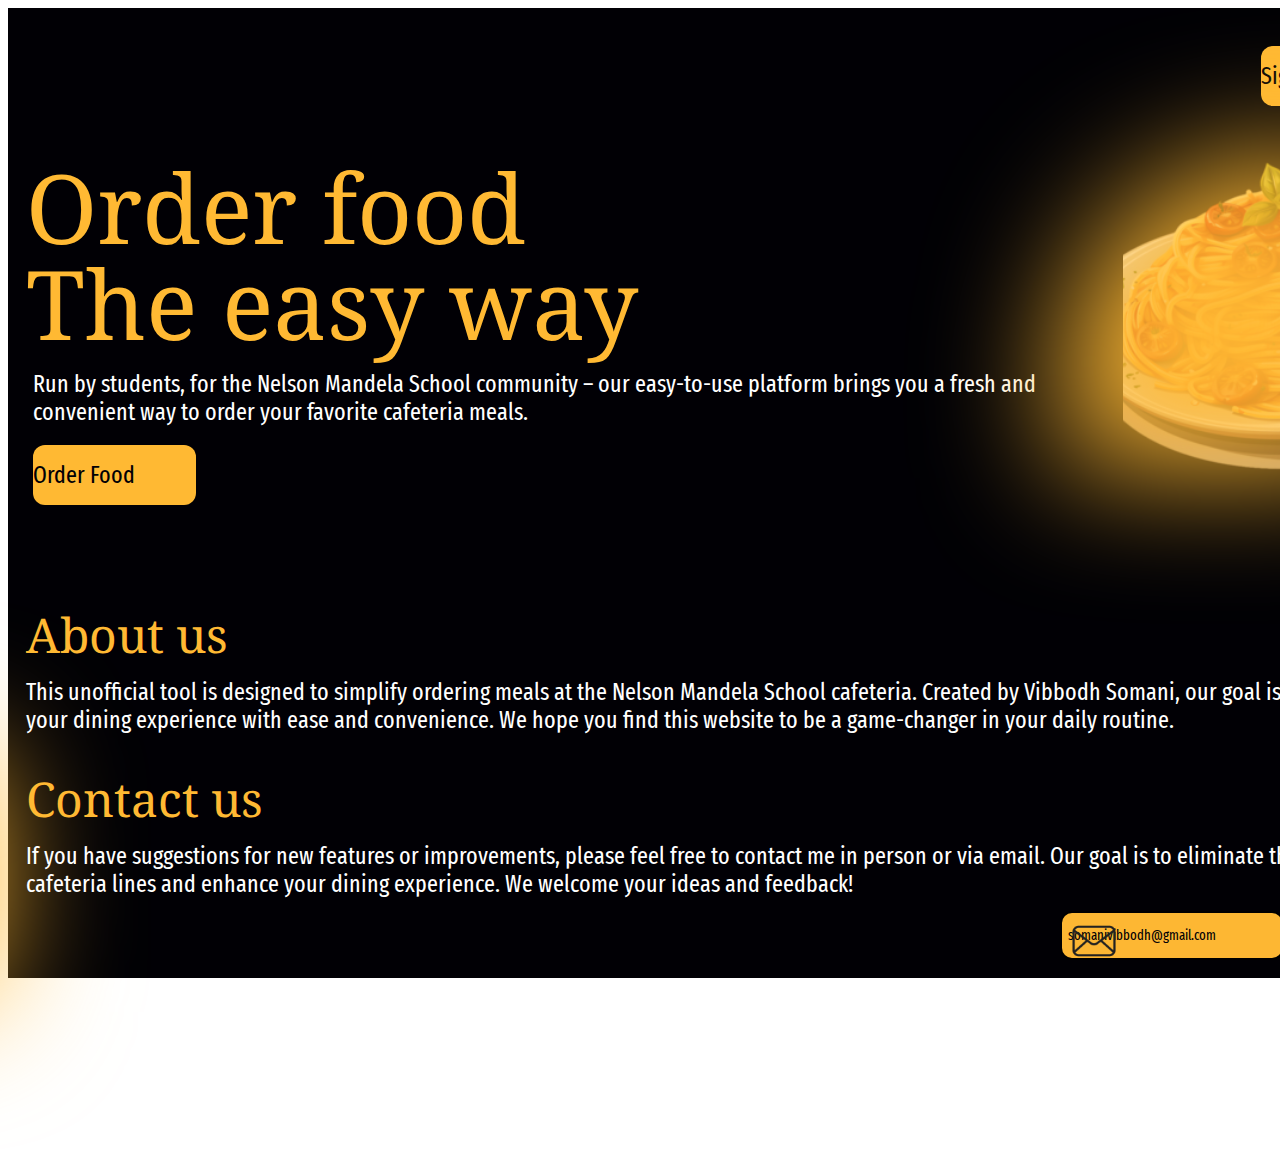
==== pages/index.html @ f34e526d "Change file names for clarity" ====
<!doctype html>
<html lang="en">
  <head>
    <meta charset="UTF-8" />
    <meta http-equiv="X-UA-Compatible" content="IE=Edge">
    <meta name="viewport" content="width=device-width, initial-scale=1">
    <title>NMS School Cafeteria</title>
    <link rel="preconnect" href="https://fonts.googleapis.com">
    <link rel="preconnect" href="https://fonts.gstatic.com" crossorigin>
    <link href="https://fonts.googleapis.com/css2?family=Fira+Sans+Extra+Condensed:wght@400&display=swap" rel="stylesheet">
    <link rel="preconnect" href="https://fonts.googleapis.com">
    <link rel="preconnect" href="https://fonts.gstatic.com" crossorigin>
    <link href="https://fonts.googleapis.com/css2?family=Noto+Serif:wght@400&display=swap" rel="stylesheet">
    <link rel="preconnect" href="https://fonts.googleapis.com">
    <link rel="preconnect" href="https://fonts.gstatic.com" crossorigin>
    <link href="https://fonts.googleapis.com/css2?family=Big+Shoulders+Stencil+Text:wght@400&display=swap" rel="stylesheet">
    <link rel="stylesheet" href="desktop_7.css" />
  </head>
  <body>
    <div class="desktop-7">
      <img class="ellipse-11" src="../assets/vectors/ellipse_11_x2.svg" />
      <div class="container">
        <div class="container-2">
          <p class="logo">
          <span class="logo-sub-51"></span><span class="logo-sub-52"></span><span class="logo-sub-0"></span><span class="logo-sub-51"></span><span></span>
          </p>
          <div class="sign-in-button">
            <span class="sign-in">
            Sign in
            </span>
          </div>
        </div>
        <div class="hero">
          <div class="container-3">
            <div class="order-food-the-easy-way">
            Order food<br />
            The easy way
            </div>
            <div class="run-by-students-for-the-nelson-mandela-school-community-our-easy-to-use-platform-brings-you-afresh-and-convenient-way-to-order-your-favorite-cafeteria-meals">
            Run by students, for the Nelson Mandela School community – our easy-to-use platform brings you a fresh and convenient way to order your favorite cafeteria meals.
            </div>
            <div class="order-button">
              <span class="order-food">
              Order Food 
              </span>
            </div>
          </div>
          <div class="image-3">
          </div>
        </div>
        <div class="group-2">
          <div class="about-us">
          About us
          </div>
          <div class="[base64]">
          This unofficial tool is designed to simplify ordering meals at the Nelson Mandela School cafeteria. Created by Vibbodh Somani, our goal is to enhance your dining experience with ease and convenience. We hope you find this website to be a game-changer in your daily routine.
          </div>
          <div class="contact-us">
          Contact us
          </div>
          <div class="[base64]">
          If you have suggestions for new features or improvements, please feel free to contact me in person or via email. Our goal is to eliminate the long cafeteria lines and enhance your dining experience. We welcome your ideas and feedback!
          </div>
          <div class="container-4">
            <div class="email-button">
              <div class="container-1">
                <span class="somanivibbodhgmail-com">
                somanivibbodh@gmail.com
                </span>
              </div>
              <div class="image-1">
              </div>
            </div>
            <div class="github-button">
              <div class="github">
                <img class="icon" src="../assets/vectors/icon_2_x2.svg" />
              </div>
              <div class="iambodha">
              iambodha
              </div>
            </div>
          </div>
        </div>
      </div>
      <img class="ellipse-1" src="../assets/vectors/ellipse_13_x2.svg" />
    </div>
  </body>
</html>
---- pages/desktop_7.css ----
.desktop-7 .ellipse-11 {
  filter: blur(63.2px);
  position: absolute;
  left: -274px;
  top: 738px;
  width: 430px;
  height: 421px;
}
.desktop-7 .logo {
  margin: 0 42.5px 4.5px 0;
  width: 208px;
  overflow-wrap: break-word;
  font-family: 'Big Shoulders Stencil Text';
  font-weight: 400;
  font-size: 40px;
  line-height: 1;
  color: #FFB933;
}
.logo-sub51 {
  font-family: 'Big Shoulders Stencil Text';
  font-weight: 400;
  font-size: 64px;
  line-height: 1.333;
}
.logo-sub52 {
  font-family: 'Big Shoulders Stencil Text';
  font-weight: 400;
  font-size: 38px;
  line-height: 1.333;
}
.logo {
  font-family: 'Big Shoulders Stencil Text';
  font-weight: 400;
  font-size: 38px;
  line-height: 1.333;
}
.desktop-7 .sign-in {
  overflow-wrap: break-word;
  font-family: 'Fira Sans Extra Condensed';
  font-weight: 400;
  font-size: 24px;
  line-height: 1;
  color: #010005;
}
.desktop-7 .sign-in-button {
  border-radius: 12px;
  background: #FFB933;
  position: relative;
  margin-top: 29.5px;
  display: flex;
  padding: 18px 1.3px 18px 0;
  width: 150px;
  height: fit-content;
  box-sizing: border-box;
}
.desktop-7 .container-2 {
  margin-right: 18px;
  display: flex;
  flex-direction: row;
  justify-content: space-between;
  width: 1385px;
  box-sizing: border-box;
}
.desktop-7 .order-food-the-easy-way {
  margin-bottom: 19px;
  display: inline-block;
  overflow-wrap: break-word;
  font-family: 'Noto Serif';
  font-weight: 400;
  font-size: 96px;
  line-height: 1;
  color: #FFB933;
}
.desktop-7 .run-by-students-for-the-nelson-mandela-school-community-our-easy-to-use-platform-brings-you-afresh-and-convenient-way-to-order-your-favorite-cafeteria-meals {
  margin: 0 15.8px 19px 7px;
  display: inline-block;
  overflow-wrap: break-word;
  font-family: 'Fira Sans Extra Condensed';
  font-weight: 400;
  font-size: 24px;
  color: #FFFFFF;
}
.desktop-7 .order-food {
  overflow-wrap: break-word;
  font-family: 'Fira Sans Extra Condensed';
  font-weight: 400;
  font-size: 24px;
  line-height: 1;
  color: #010005;
  text-align: center; /* Optional: Center text within the element */
  max-width: 100%; /* Optional: Ensure it doesn't exceed its container's width */
}
.desktop-7 .order-button {
  border-radius: 12px;
  background: #FFB933;
  position: relative;
  margin: 0 7px;
  display: flex;
  align-self: flex-start;
  padding: 18px 0.7px 18px 0;
  width: 163px;
  box-sizing: border-box;
}
.desktop-7 .container-3 {
  margin: 53px 17.8px 0 0;
  display: flex;
  flex-direction: column;
  box-sizing: border-box;
}
.desktop-7 .image-3 {
  background: url('../assets/images/image_3.png') 50% / cover no-repeat;
  width: 430px;
  height: 430px;
}
.desktop-7 .hero {
  margin: 0 2px 75px 0;
  display: flex;
  flex-direction: row;
  align-self: center;
  width: fit-content;
  box-sizing: border-box;
}
.desktop-7 .about-us {
  margin-bottom: 19px;
  display: inline-block;
  align-self: flex-start;
  overflow-wrap: break-word;
  font-family: 'Noto Serif';
  font-weight: 400;
  font-size: 48px;
  line-height: 1;
  color: #FFB933;
}
.desktop-7 .[base64] {
  margin-bottom: 41px;
  display: inline-block;
  align-self: flex-start;
  overflow-wrap: break-word;
  font-family: 'Fira Sans Extra Condensed';
  font-weight: 400;
  font-size: 24px;
  color: #FFFFFF;
}
.desktop-7 .contact-us {
  margin-bottom: 19px;
  display: inline-block;
  align-self: flex-start;
  overflow-wrap: break-word;
  font-family: 'Noto Serif';
  font-weight: 400;
  font-size: 48px;
  line-height: 1;
  color: #FFB933;
}
.desktop-7 .[base64] {
  margin-bottom: 12px;
  display: inline-block;
  align-self: flex-start;
  overflow-wrap: break-word;
  font-family: 'Fira Sans Extra Condensed';
  font-weight: 400;
  font-size: 24px;
  color: #FFFFFF;
}
.desktop-7 .somanivibbodhgmail-com {
  overflow-wrap: break-word;
  font-family: 'Fira Sans Extra Condensed';
  font-weight: 400;
  font-size: 14px;
  line-height: 1;
  color: #010005;
}
.desktop-7 .container-1 {
  border-radius: 12px;
  border: 2px solid #000000;
  background: #FDB733;
  position: relative;
  display: flex;
  padding: 16px 5.9px 15px 5.9px;
  box-sizing: border-box;
}
.desktop-7 .image-1 {
  background: url('../assets/images/image_1.png') 50% / cover no-repeat;
  position: absolute;
  left: 11px;
  bottom: 0px;
  width: 46px;
  height: 46px;
}
.desktop-7 .email-button {
  position: relative;
  margin-right: 10px;
  padding-top: 1px;
  width: 224px;
  box-sizing: border-box;
}
.desktop-7 .icon {
  width: 31.7px;
  height: 30.7px;
}
.desktop-7 .github {
  margin-right: 14.1px;
  display: flex;
  width: 39px;
  height: 35px;
  box-sizing: border-box;
}
.desktop-7 .iambodha {
  margin: 9.6px 0 7.1px 0;
  display: inline-block;
  overflow-wrap: break-word;
  font-family: 'Fira Sans Extra Condensed';
  font-weight: 400;
  font-size: 14px;
  line-height: 1;
  color: #010005;
}
.desktop-7 .github-button {
  border-radius: 12px;
  border: 2px solid #000000;
  background: #FDB733;
  position: relative;
  margin-bottom: 1px;
  display: flex;
  flex-direction: row;
  padding: 7.4px 16px 6.9px 9.3px;
  box-sizing: border-box;
}
.desktop-7 .container-4 {
  display: flex;
  flex-direction: row;
  align-self: flex-end;
  width: fit-content;
  box-sizing: border-box;
}
.desktop-7 .group-2 {
  display: flex;
  flex-direction: column;
  width: fit-content;
  box-sizing: border-box;
}
.desktop-7 .container {
  position: relative;
  display: flex;
  flex-direction: column;
  align-items: flex-end;
  box-sizing: border-box;
}
.desktop-7 .ellipse-1 {
  filter: blur(63.2px);
  position: absolute;
  top: 144px;
  right: -321px;
  width: 553px;
  height: 541px;
}
.desktop-7 {
  background: #010005;
  display: flex;
  padding: 8.5px 19px 14px 18px;
  width: 1440px;
  box-sizing: border-box;
}
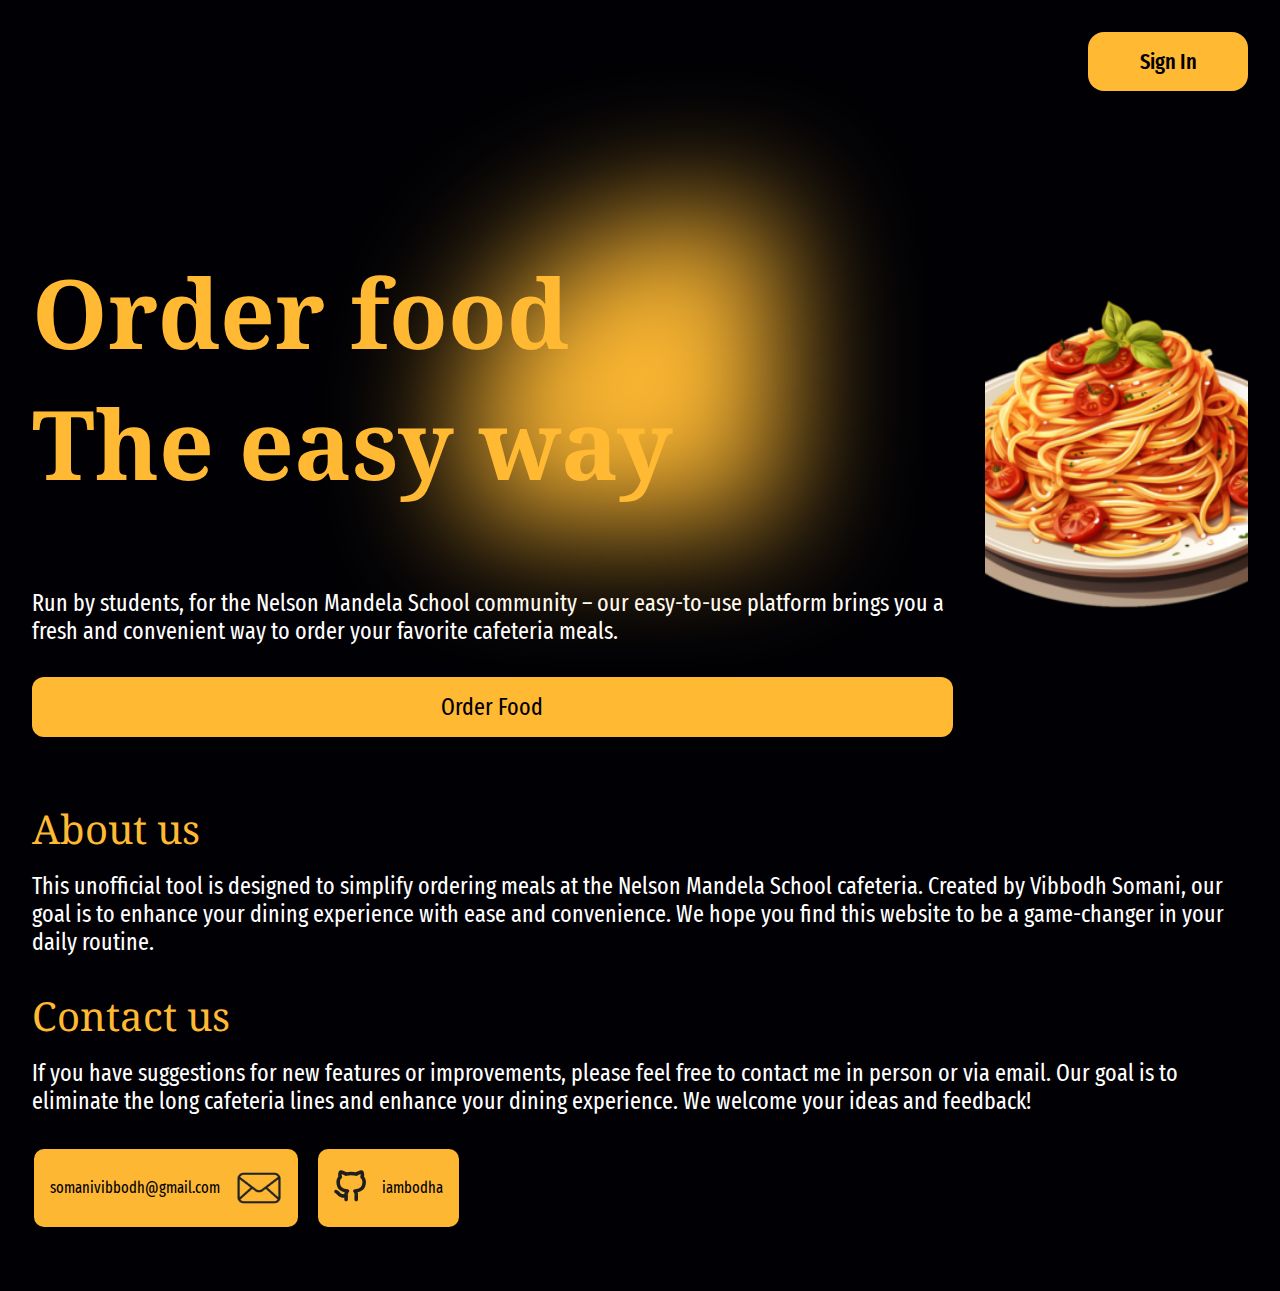
==== commit c80e4175: "Made lots of key changes" ====
--- a/pages/index.html
+++ b/pages/index.html
@@ -8,81 +8,61 @@
     <link rel="preconnect" href="https://fonts.googleapis.com">
     <link rel="preconnect" href="https://fonts.gstatic.com" crossorigin>
     <link href="https://fonts.googleapis.com/css2?family=Fira+Sans+Extra+Condensed:wght@400&display=swap" rel="stylesheet">
-    <link rel="preconnect" href="https://fonts.googleapis.com">
-    <link rel="preconnect" href="https://fonts.gstatic.com" crossorigin>
     <link href="https://fonts.googleapis.com/css2?family=Noto+Serif:wght@400&display=swap" rel="stylesheet">
-    <link rel="preconnect" href="https://fonts.googleapis.com">
-    <link rel="preconnect" href="https://fonts.gstatic.com" crossorigin>
     <link href="https://fonts.googleapis.com/css2?family=Big+Shoulders+Stencil+Text:wght@400&display=swap" rel="stylesheet">
-    <link rel="stylesheet" href="desktop_7.css" />
+    <link rel="stylesheet" href="style.css" />
   </head>
   <body>
-    <div class="desktop-7">
-      <img class="ellipse-11" src="../assets/vectors/ellipse_11_x2.svg" />
-      <div class="container">
-        <div class="container-2">
-          <p class="logo">
-          <span class="logo-sub-51"></span><span class="logo-sub-52"></span><span class="logo-sub-0"></span><span class="logo-sub-51"></span><span></span>
-          </p>
-          <div class="sign-in-button">
-            <span class="sign-in">
-            Sign in
-            </span>
+    <div class="main-container">
+      <div class="navbar">
+        <div class="title-holder">
+          <span class="title-holder-text">NMS Cafeteria</span>
+        </div>
+        <a href="#" class="sign-in-link">
+          <div class="sign-in">
+            <span class="sign-in-text">Sign In</span>
+          </div>
+        </a>
+      </div>
+      <div class="hero-section">
+        <div class="hero-content">
+          <div class="hero-title">
+            <h1>Order food<br />The easy way</h1>
+          </div>
+          <div class="hero-description">
+            Run by students, for the Nelson Mandela School community – our easy-to-use platform brings you a fresh and convenient way to order your favorite cafeteria meals.
+          </div>
+          <div class="order-button">
+            <span class="order-button-text">Order Food</span>
           </div>
         </div>
-        <div class="hero">
-          <div class="container-3">
-            <div class="order-food-the-easy-way">
-            Order food<br />
-            The easy way
+        <div class="hero-image"></div>
+      </div>
+      <div class="about-section">
+        <div class="about-title">About us</div>
+        <div class="about-description">
+          This unofficial tool is designed to simplify ordering meals at the Nelson Mandela School cafeteria. Created by Vibbodh Somani, our goal is to enhance your dining experience with ease and convenience. We hope you find this website to be a game-changer in your daily routine.
+        </div>
+        <div class="contact-title">Contact us</div>
+        <div class="contact-description">
+          If you have suggestions for new features or improvements, please feel free to contact me in person or via email. Our goal is to eliminate the long cafeteria lines and enhance your dining experience. We welcome your ideas and feedback!
+        </div>
+        <div class="contact-buttons">
+          <div class="email-button">
+            <div class="email-container">
+              <span class="email-text">somanivibbodh@gmail.com</span>
             </div>
-            <div class="run-by-students-for-the-nelson-mandela-school-community-our-easy-to-use-platform-brings-you-afresh-and-convenient-way-to-order-your-favorite-cafeteria-meals">
-            Run by students, for the Nelson Mandela School community – our easy-to-use platform brings you a fresh and convenient way to order your favorite cafeteria meals.
+            <div class="email-icon"></div>
+          </div>
+          <div class="github-button">
+            <div class="github-icon">
+              <img class="icon-image" src="../assets/vectors/icon_2_x2.svg" />
             </div>
-            <div class="order-button">
-              <span class="order-food">
-              Order Food 
-              </span>
-            </div>
-          </div>
-          <div class="image-3">
-          </div>
-        </div>
-        <div class="group-2">
-          <div class="about-us">
-          About us
-          </div>
-          <div class="[base64]">
-          This unofficial tool is designed to simplify ordering meals at the Nelson Mandela School cafeteria. Created by Vibbodh Somani, our goal is to enhance your dining experience with ease and convenience. We hope you find this website to be a game-changer in your daily routine.
-          </div>
-          <div class="contact-us">
-          Contact us
-          </div>
-          <div class="[base64]">
-          If you have suggestions for new features or improvements, please feel free to contact me in person or via email. Our goal is to eliminate the long cafeteria lines and enhance your dining experience. We welcome your ideas and feedback!
-          </div>
-          <div class="container-4">
-            <div class="email-button">
-              <div class="container-1">
-                <span class="somanivibbodhgmail-com">
-                somanivibbodh@gmail.com
-                </span>
-              </div>
-              <div class="image-1">
-              </div>
-            </div>
-            <div class="github-button">
-              <div class="github">
-                <img class="icon" src="../assets/vectors/icon_2_x2.svg" />
-              </div>
-              <div class="iambodha">
-              iambodha
-              </div>
-            </div>
+            <div class="github-text">iambodha</div>
           </div>
         </div>
       </div>
-      <img class="ellipse-1" src="../assets/vectors/ellipse_13_x2.svg" />
+      <img class="background-ellipse" src="../assets/vectors/ellipse_13_x2.svg" />
     </div>
   </body>
-</html>+</html>
--- a/pages/style.css
+++ b/pages/style.css
@@ -0,0 +1,205 @@
+body {
+  margin: 0;
+  padding: 0;
+  width: 100%;
+  font-family: 'Fira Sans Extra Condensed', sans-serif;
+}
+
+.main-container {
+  background: #010005;
+  display: flex;
+  flex-direction: column;
+  align-items: center;
+  width: 100%;
+  height: auto;
+  padding-bottom: 1.9rem;
+  box-sizing: border-box;
+  position: relative;
+}
+
+.navbar {
+  display: flex;
+  justify-content: flex-end;
+  gap: 122rem;
+  width: 100%;
+  padding: 2rem;
+  box-sizing: border-box;
+}
+
+.sign-in-link {
+  text-decoration: none;
+}
+
+.sign-in {
+  border-radius: 1rem;
+  width: 10rem;
+  background: #FFB933;
+  display: flex;
+  justify-content: center;
+  align-items: center;
+  padding: 1rem;
+  box-sizing: border-box;
+}
+
+.title-holder {
+  border-radius: 1rem;
+  width: auto;
+  background: #FFB933;
+  display: flex;
+  justify-content: center;
+  align-items: center;
+  padding: 1rem;
+  width: 15rem;
+  box-sizing: border-box;
+}
+
+.title-holder-text {
+  font-family: 'Fira Sans Extra Condensed', sans-serif;
+  font-weight: 500;
+  font-size: 1.4rem;
+  color: #010005;
+}
+
+.sign-in-text {
+  font-family: 'Fira Sans Extra Condensed', sans-serif;
+  font-weight: 500;
+  font-size: 1.4rem;
+  color: #010005;
+}
+
+.hero-section {
+  display: flex;
+  flex-direction: row;
+  align-items: center;
+  padding: 2rem;
+  box-sizing: border-box;
+  width: 100%;
+}
+
+.hero-content {
+  display: flex;
+  flex-direction: column;
+  margin-right: 2rem;
+}
+
+.hero-title {
+  font-family: 'Noto Serif', serif;
+  font-size: 3rem;
+  color: #FFB933;
+  margin-bottom: 1rem;
+}
+
+.hero-description {
+  font-family: 'Fira Sans Extra Condensed', sans-serif;
+  font-size: 1.5rem;
+  color: #FFFFFF;
+  margin-bottom: 2rem;
+}
+
+.order-button {
+  border-radius: 12px;
+  background: #FFB933;
+  display: flex;
+  justify-content: center;
+  align-items: center;
+  padding: 1rem;
+  cursor: pointer;
+}
+
+.order-button-text {
+  font-family: 'Fira Sans Extra Condensed', sans-serif;
+  font-size: 1.5rem;
+  color: #010005;
+}
+
+.hero-image {
+  background: url('../assets/images/image_3.png') center / cover no-repeat;
+  width: 430px;
+  height: 430px;
+  z-index: 2;
+}
+
+.about-section {
+  display: flex;
+  flex-direction: column;
+  align-items: flex-start;
+  padding: 2rem;
+  box-sizing: border-box;
+  width: 100%;
+}
+
+.about-title,
+.contact-title {
+  font-family: 'Noto Serif', serif;
+  font-size: 2.5rem;
+  color: #FFB933;
+  margin-bottom: 1rem;
+}
+
+.about-description,
+.contact-description {
+  font-family: 'Fira Sans Extra Condensed', sans-serif;
+  font-size: 1.5rem;
+  color: #FFFFFF;
+  margin-bottom: 2rem;
+}
+
+.contact-buttons {
+  display: flex;
+  flex-direction: row;
+}
+
+.email-button,
+.github-button {
+  display: flex;
+  align-items: center;
+  border-radius: 12px;
+  border: 2px solid #000000;
+  background: #FDB733;
+  padding: 1rem;
+  margin-right: 1rem;
+  cursor: pointer;
+}
+
+.email-container {
+  display: flex;
+  align-items: center;
+}
+
+.email-text {
+  font-family: 'Fira Sans Extra Condensed', sans-serif;
+  font-size: 1rem;
+  color: #010005;
+}
+
+.email-icon {
+  background: url('../assets/images/image_1.png') center / cover no-repeat;
+  width: 46px;
+  height: 46px;
+  margin-left: 1rem;
+}
+
+.github-icon {
+  margin-right: 1rem;
+}
+
+.icon-image {
+  width: 32px;
+  height: 32px;
+}
+
+.github-text {
+  font-family: 'Fira Sans Extra Condensed', sans-serif;
+  font-size: 1rem;
+  color: #010005;
+}
+
+.background-ellipse {
+  filter: blur(63.2px);
+  position: absolute;
+  top: 200px;
+  right: 275px;
+  z-index: 1;
+  width: 553px;
+  height: 541px;
+}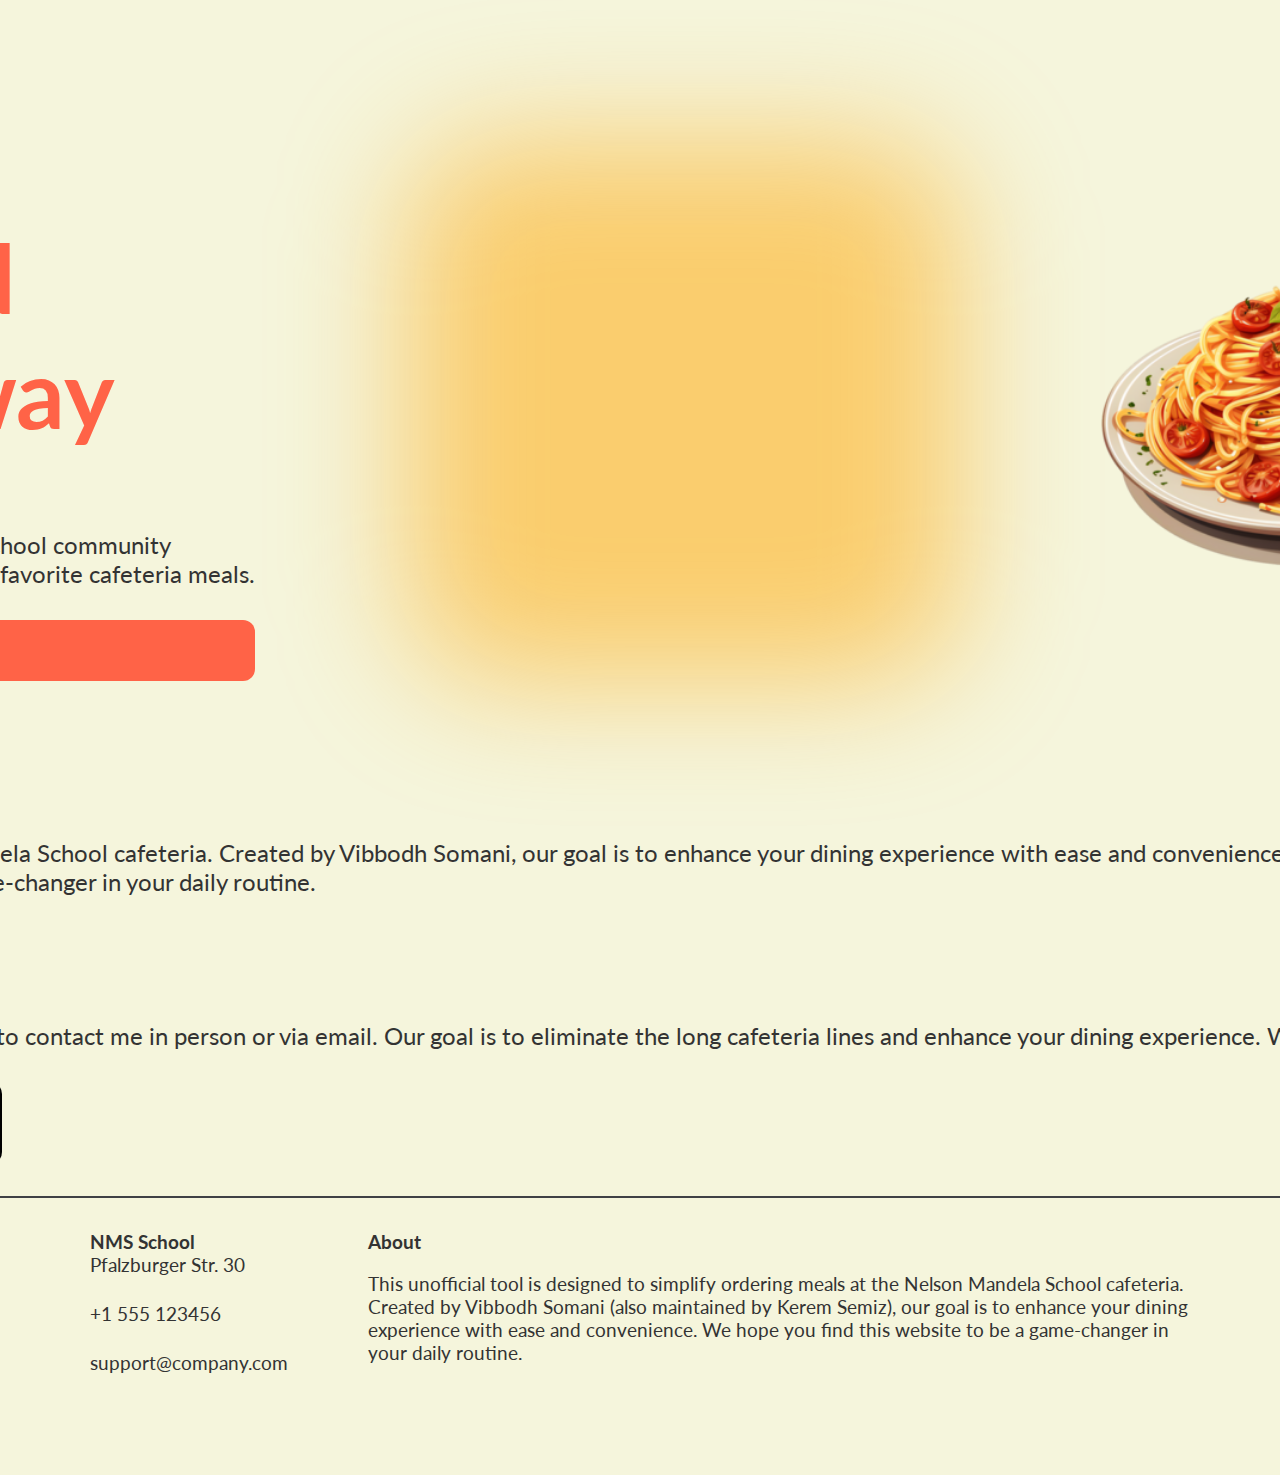
==== commit e4245577: "Add footer and made css color theme changes" ====
--- a/pages/index.html
+++ b/pages/index.html
@@ -2,7 +2,7 @@
 <html lang="en">
   <head>
     <meta charset="UTF-8" />
-    <meta http-equiv="X-UA-Compatible" content="IE=Edge">
+    <link href="https://unicons.iconscout.com/release/v3.0.6/css/line.css" rel="stylesheet">
     <meta name="viewport" content="width=device-width, initial-scale=1">
     <title>NMS School Cafeteria</title>
     <link rel="preconnect" href="https://fonts.googleapis.com">
@@ -10,59 +10,102 @@
     <link href="https://fonts.googleapis.com/css2?family=Fira+Sans+Extra+Condensed:wght@400&display=swap" rel="stylesheet">
     <link href="https://fonts.googleapis.com/css2?family=Noto+Serif:wght@400&display=swap" rel="stylesheet">
     <link href="https://fonts.googleapis.com/css2?family=Big+Shoulders+Stencil+Text:wght@400&display=swap" rel="stylesheet">
+    <link href="https://fonts.googleapis.com/css2?family=Lato:ital,wght@0,100;0,300;0,400;0,700;0,900;1,100;1,300;1,400;1,700;1,900&display=swap" rel="stylesheet">
     <link rel="stylesheet" href="style.css" />
   </head>
   <body>
     <div class="main-container">
-      <div class="navbar">
-        <div class="title-holder">
-          <span class="title-holder-text">NMS Cafeteria</span>
+        <div class="main-content">
+          <div class="navbar">
+            <div class="title-holder">
+              <span class="title-holder-text">NMS Cafeteria</span>
+            </div>
+            <a href="#" class="sign-in-link">
+              <div class="sign-in">
+                <span class="sign-in-text">Sign In</span>
+              </div>
+            </a>
+          </div>
+          <div class="hero-section">
+            <div class="hero-content">
+              <div class="hero-title">
+                <h1>Order food<br />The easy way</h1>
+              </div>
+              <div class="hero-description">
+                Run by students, for the Nelson Mandela School community
+                <br> – a fresh and convenient way to order your favorite cafeteria meals.
+              </div>
+              <div class="order-button">
+                <span class="order-button-text">Order Food</span>
+              </div>
+            </div>
+            <div class="hero-image"></div>
+          </div>
+          <div class="about-section">
+            <div class="about-title">About us</div>
+            <div class="about-description">
+              This unofficial tool is designed to
+              <br> simplify ordering meals at the Nelson Mandela School cafeteria. Created by Vibbodh Somani, our goal is to enhance your dining experience with ease and convenience.
+              <br> We hope you find this website to be a game-changer in your daily
+               routine.
+            </div>
+            <div class="contact-title">Contact us</div>
+            <div class="contact-description">
+              If you have suggestions for new
+              <br> features or improvements, please feel free to contact me in person or via email. Our goal is to eliminate the long cafeteria lines and enhance your dining experience. We welcome your ideas and feedback!
+            </div>
+            <div class="contact-buttons">
+              <div class="email-button">
+                <div class="email-container">
+                  <span class="email-text">somanivibbodh@gmail.com</span>
+                </div>
+                <div class="email-icon"></div>
+              </div>
+              <div class="github-button">
+                <div class="github-icon">
+                  <img class="icon-image" src="../assets/vectors/icon_2_x2.svg" />
+                </div>
+                <div class="github-text">iambodha</div>
+              </div>
+            </div>
+          </div>
+          <img class="background-ellipse" />
         </div>
-        <a href="#" class="sign-in-link">
-          <div class="sign-in">
-            <span class="sign-in-text">Sign In</span>
-          </div>
-        </a>
-      </div>
-      <div class="hero-section">
-        <div class="hero-content">
-          <div class="hero-title">
-            <h1>Order food<br />The easy way</h1>
-          </div>
-          <div class="hero-description">
-            Run by students, for the Nelson Mandela School community – our easy-to-use platform brings you a fresh and convenient way to order your favorite cafeteria meals.
-          </div>
-          <div class="order-button">
-            <span class="order-button-text">Order Food</span>
-          </div>
-        </div>
-        <div class="hero-image"></div>
-      </div>
-      <div class="about-section">
-        <div class="about-title">About us</div>
-        <div class="about-description">
-          This unofficial tool is designed to simplify ordering meals at the Nelson Mandela School cafeteria. Created by Vibbodh Somani, our goal is to enhance your dining experience with ease and convenience. We hope you find this website to be a game-changer in your daily routine.
-        </div>
-        <div class="contact-title">Contact us</div>
-        <div class="contact-description">
-          If you have suggestions for new features or improvements, please feel free to contact me in person or via email. Our goal is to eliminate the long cafeteria lines and enhance your dining experience. We welcome your ideas and feedback!
-        </div>
-        <div class="contact-buttons">
-          <div class="email-button">
-            <div class="email-container">
-              <span class="email-text">somanivibbodh@gmail.com</span>
+        <footer class="footer">
+            <div class="footer-container">
+                <div class="contact-info">
+                    <div class="contact-item">
+                        <i class="uil uil-location-point"></i>
+                        <div class="contact-text">
+                            <span><strong>NMS School</strong></span>
+                            <span>Pfalzburger Str. 30</span>
+                        </div>
+                    </div>
+                    <div class="contact-item">
+                        <i class="uil uil-phone"></i>
+                        <div class="contact-text">
+                            <span>+1 555 123456</span>
+                        </div>
+                    </div>
+                    <div class="contact-item">
+                        <i class="uil uil-envelope"></i>
+                        <div class="contact-text">
+                            <span>support@company.com</span>
+                        </div>
+                    </div>
+                </div>
+                <div class="about-company">
+                    <h4>About</h4>
+                    <p>This unofficial tool is designed to simplify ordering meals at the Nelson Mandela School cafeteria. Created by Vibbodh Somani (also maintained by Kerem Semiz), our goal is to enhance your dining experience with ease and convenience. We hope you find this website to be a game-changer in your daily routine.</p>
+                    <div class="social-media">
+                        <a href="#"><i class="uil uil-facebook-f"></i></a>
+                        <a href="#"><i class="uil uil-twitter"></i></a>
+                        <a href="#"><i class="uil uil-linkedin"></i></a>
+                        <a href="#"><i class="uil uil-github"></i></a>
+                    </div>
+                </div>
             </div>
-            <div class="email-icon"></div>
-          </div>
-          <div class="github-button">
-            <div class="github-icon">
-              <img class="icon-image" src="../assets/vectors/icon_2_x2.svg" />
-            </div>
-            <div class="github-text">iambodha</div>
-          </div>
-        </div>
-      </div>
-      <img class="background-ellipse" src="../assets/vectors/ellipse_13_x2.svg" />
+        </footer>
     </div>
   </body>
 </html>
--- a/pages/style.css
+++ b/pages/style.css
@@ -1,205 +1,276 @@
 body {
-  margin: 0;
-  padding: 0;
-  width: 100%;
-  font-family: 'Fira Sans Extra Condensed', sans-serif;
+    margin: 0;
+    padding: 0;
+    width: 100%;
+    font-family: 'Lato', sans-serif;
+    overflow-x: hidden;
 }
 
 .main-container {
-  background: #010005;
-  display: flex;
-  flex-direction: column;
-  align-items: center;
-  width: 100%;
-  height: auto;
-  padding-bottom: 1.9rem;
-  box-sizing: border-box;
-  position: relative;
+    background: #f5f5dc; 
+    display: flex;
+    flex-direction: column;
+    align-items: center;
+    width: 100%;
+    height: auto;
+    padding-bottom: 1.9rem;
+    box-sizing: border-box;
+    position: relative;
+}
+
+.main-content {
+    margin-left: 5rem;
+    margin-right: 5rem;
 }
 
 .navbar {
-  display: flex;
-  justify-content: flex-end;
-  gap: 122rem;
-  width: 100%;
-  padding: 2rem;
-  box-sizing: border-box;
+    display: flex;
+    justify-content: flex-end;
+    gap: 122rem;
+    width: 100%;
+    padding: 2rem;
+    box-sizing: border-box;
 }
 
 .sign-in-link {
-  text-decoration: none;
+    text-decoration: none;
 }
 
 .sign-in {
-  border-radius: 1rem;
-  width: 10rem;
-  background: #FFB933;
-  display: flex;
-  justify-content: center;
-  align-items: center;
-  padding: 1rem;
-  box-sizing: border-box;
+    border-radius: 1rem;
+    width: 10rem;
+    background: #ff6347; 
+    display: flex;
+    justify-content: center;
+    align-items: center;
+    padding: 1rem;
+    box-sizing: border-box;
 }
 
 .title-holder {
-  border-radius: 1rem;
-  width: auto;
-  background: #FFB933;
-  display: flex;
-  justify-content: center;
-  align-items: center;
-  padding: 1rem;
-  width: 15rem;
-  box-sizing: border-box;
+    border-radius: 1rem;
+    width: auto;
+    background: #ff6347; 
+    display: flex;
+    justify-content: center;
+    align-items: center;
+    padding: 1rem;
+    width: 15rem;
+    box-sizing: border-box;
 }
 
 .title-holder-text {
-  font-family: 'Fira Sans Extra Condensed', sans-serif;
-  font-weight: 500;
-  font-size: 1.4rem;
-  color: #010005;
+    font-family: 'Lato';
+    font-weight: 500;
+    font-size: 1.4rem;
+    color: #ffffff; 
 }
 
 .sign-in-text {
-  font-family: 'Fira Sans Extra Condensed', sans-serif;
-  font-weight: 500;
-  font-size: 1.4rem;
-  color: #010005;
+    font-family: 'Lato';
+    font-weight: 500;
+    font-size: 1.4rem;
+    color: #ffffff; 
 }
 
 .hero-section {
-  display: flex;
-  flex-direction: row;
-  align-items: center;
-  padding: 2rem;
-  box-sizing: border-box;
-  width: 100%;
+    display: flex;
+    flex-direction: row;
+    align-items: center;
+    gap: 50rem;
+    padding: 2rem;
+    box-sizing: border-box;
+    width: 100%;
+    margin-left: 5rem;
+    margin-right: 5rem;
 }
 
 .hero-content {
-  display: flex;
-  flex-direction: column;
-  margin-right: 2rem;
+    display: flex;
+    flex-direction: column;
+    margin-right: 2rem;
 }
 
 .hero-title {
-  font-family: 'Noto Serif', serif;
-  font-size: 3rem;
-  color: #FFB933;
-  margin-bottom: 1rem;
+    font-family: 'Lato';
+    font-size: 3rem;
+    color: #ff6347; 
+    margin-bottom: 1rem;
 }
 
 .hero-description {
-  font-family: 'Fira Sans Extra Condensed', sans-serif;
-  font-size: 1.5rem;
-  color: #FFFFFF;
-  margin-bottom: 2rem;
+    font-family: 'Lato';
+    font-size: 1.5rem;
+    color: #333333; 
+    margin-bottom: 2rem;
 }
 
 .order-button {
-  border-radius: 12px;
-  background: #FFB933;
-  display: flex;
-  justify-content: center;
-  align-items: center;
-  padding: 1rem;
-  cursor: pointer;
+    border-radius: 12px;
+    background: #ff6347; 
+    display: flex;
+    justify-content: center;
+    align-items: center;
+    padding: 1rem;
+    cursor: pointer;
 }
 
 .order-button-text {
-  font-family: 'Fira Sans Extra Condensed', sans-serif;
-  font-size: 1.5rem;
-  color: #010005;
+    font-family: 'Lato';
+    font-size: 1.5rem;
+    color: #ffffff; 
 }
 
 .hero-image {
-  background: url('../assets/images/image_3.png') center / cover no-repeat;
-  width: 430px;
-  height: 430px;
-  z-index: 2;
+    background: url('../assets/images/image_3.png') center / cover no-repeat;
+    width: 430px;
+    height: 430px;
+    z-index: 2;
 }
 
 .about-section {
-  display: flex;
-  flex-direction: column;
-  align-items: flex-start;
-  padding: 2rem;
-  box-sizing: border-box;
-  width: 100%;
+    display: flex;
+    flex-direction: column;
+    align-items: flex-start;
+    padding: 2rem;
+    box-sizing: border-box;
+    width: 100%;
+    margin-left: 5rem;
+    margin-right: 5rem;
 }
 
 .about-title,
 .contact-title {
-  font-family: 'Noto Serif', serif;
-  font-size: 2.5rem;
-  color: #FFB933;
-  margin-bottom: 1rem;
+    font-family: 'Lato';
+    font-size: 2.5rem;
+    color: #ff6347; 
+    margin-bottom: 1rem;
 }
 
 .about-description,
 .contact-description {
-  font-family: 'Fira Sans Extra Condensed', sans-serif;
-  font-size: 1.5rem;
-  color: #FFFFFF;
-  margin-bottom: 2rem;
+    font-family: 'Lato';
+    font-size: 1.5rem;
+    color: #333333; 
+    margin-bottom: 2rem;
 }
 
 .contact-buttons {
-  display: flex;
-  flex-direction: row;
+    display: flex;
+    flex-direction: row;
 }
 
 .email-button,
 .github-button {
-  display: flex;
-  align-items: center;
-  border-radius: 12px;
-  border: 2px solid #000000;
-  background: #FDB733;
-  padding: 1rem;
-  margin-right: 1rem;
-  cursor: pointer;
+    display: flex;
+    align-items: center;
+    border-radius: 12px;
+    border: 2px solid #000000;
+    background: #ffd700; 
+    padding: 1rem;
+    margin-right: 1rem;
+    cursor: pointer;
 }
 
 .email-container {
-  display: flex;
-  align-items: center;
+    display: flex;
+    align-items: center;
 }
 
 .email-text {
-  font-family: 'Fira Sans Extra Condensed', sans-serif;
-  font-size: 1rem;
-  color: #010005;
+    font-family: 'Lato';
+    font-size: 1rem;
+    color: #000000;
 }
 
 .email-icon {
-  background: url('../assets/images/image_1.png') center / cover no-repeat;
-  width: 46px;
-  height: 46px;
-  margin-left: 1rem;
+    background: url('../assets/images/image_1.png') center / cover no-repeat;
+    width: 46px;
+    height: 46px;
+    margin-left: 1rem;
 }
 
 .github-icon {
-  margin-right: 1rem;
+    margin-right: 1rem;
 }
 
 .icon-image {
-  width: 32px;
-  height: 32px;
+    width: 32px;
+    height: 32px;
 }
 
 .github-text {
-  font-family: 'Fira Sans Extra Condensed', sans-serif;
-  font-size: 1rem;
-  color: #010005;
+    font-family: 'Lato';
+    font-size: 1rem;
+    color: #000000;
 }
 
 .background-ellipse {
-  filter: blur(63.2px);
-  position: absolute;
-  top: 200px;
-  right: 275px;
-  z-index: 1;
-  width: 553px;
-  height: 541px;
-}+    filter: blur(63.2px);
+    position: absolute;
+    top: 140px;
+    right: 320px;
+    z-index: 1;
+    width: 553px;
+    height: 541px;
+    background-color: rgba(255, 165, 0, 0.5);
+    border-radius: 6rem;
+}
+
+.footer {
+    border-top: #3F4145 solid 2px;
+    background-color: #f5f5dc; 
+    color: #333333;
+    padding: 2rem 5rem;
+    font-size: 1.2rem;
+}
+
+.footer-container {
+    display: flex;
+    justify-content: space-between;
+    max-width: 1200px;
+    margin: 0 auto;
+    gap: 5rem;
+}
+
+.contact-info {
+    display: flex;
+    gap: 1rem;
+    flex-direction: column;
+}
+
+.contact-item {
+    display: flex;
+    align-items: center;
+    margin-bottom: 10px;
+}
+
+.contact-item i {
+    font-size: 24px;
+    margin-right: 10px;
+}
+
+.contact-text span {
+    display: block;
+}
+
+.about-company h4 {
+    margin-top: 0;
+    margin-bottom: 10px;
+    font-weight: bold;
+}
+
+.about-company p {
+    margin-bottom: 20px;
+}
+
+.social-media a {
+    color: #333333;
+    margin-right: 10px;
+    font-size: 24px;
+    text-decoration: none;
+}
+
+.social-media a:hover {
+    color: #ff6347;
+}
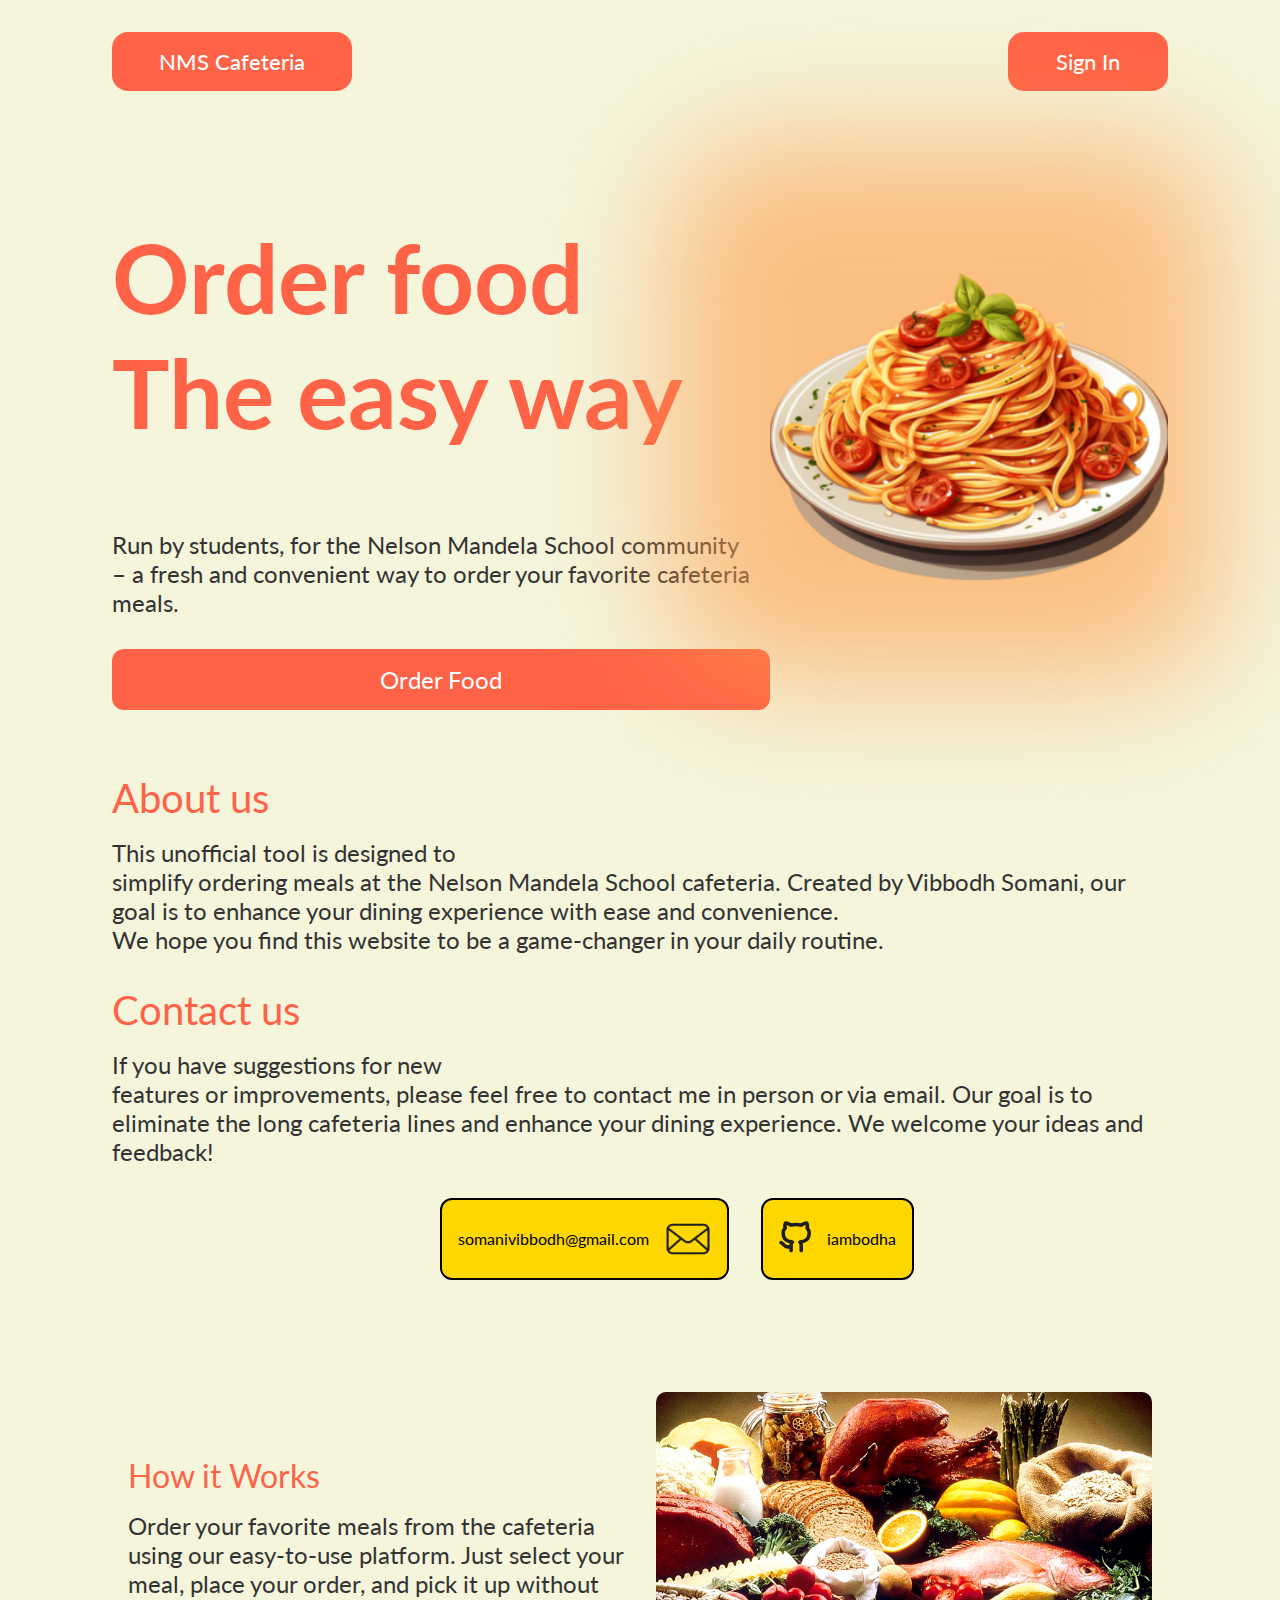
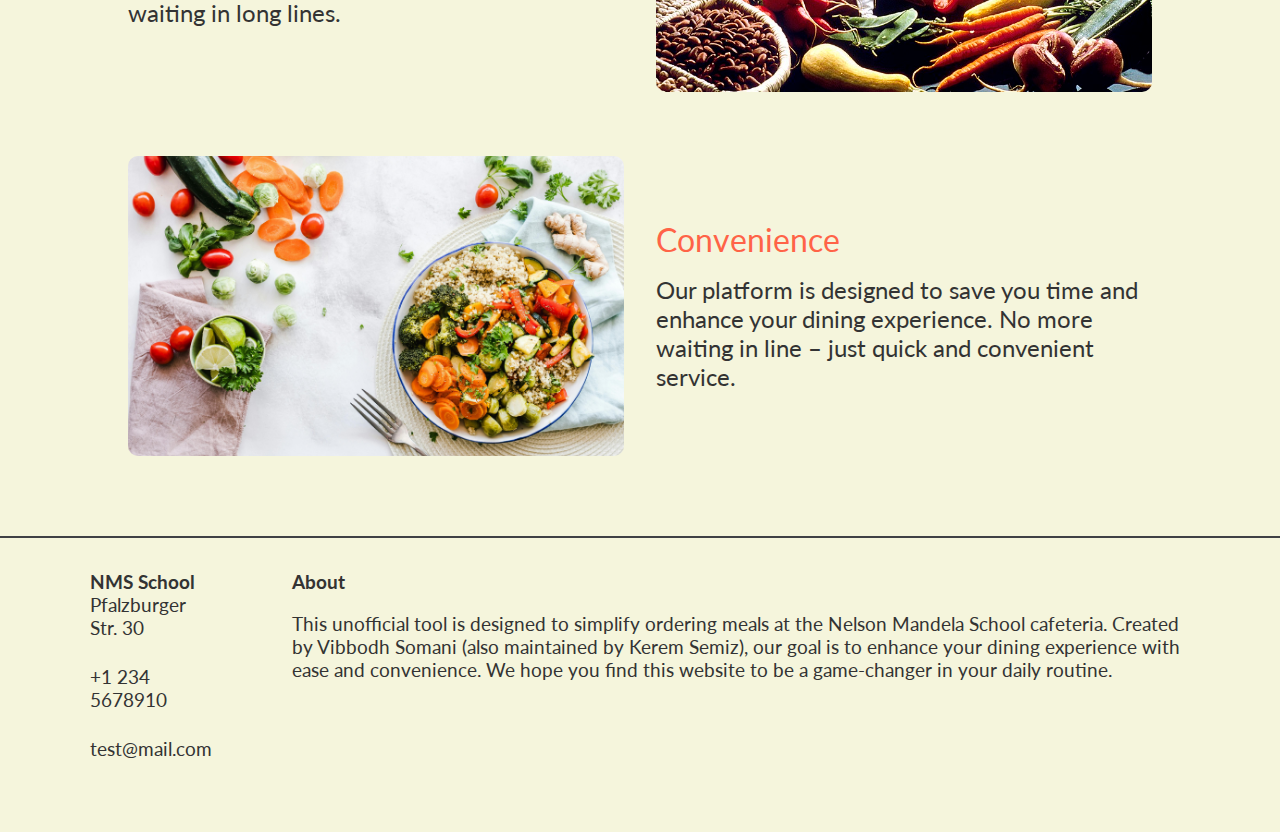
==== commit 6364ada2: "Do lots of changes, add responsiveness, add new sections etc." ====
--- a/pages/index.html
+++ b/pages/index.html
@@ -10,7 +10,7 @@
     <link href="https://fonts.googleapis.com/css2?family=Fira+Sans+Extra+Condensed:wght@400&display=swap" rel="stylesheet">
     <link href="https://fonts.googleapis.com/css2?family=Noto+Serif:wght@400&display=swap" rel="stylesheet">
     <link href="https://fonts.googleapis.com/css2?family=Big+Shoulders+Stencil+Text:wght@400&display=swap" rel="stylesheet">
-    <link href="https://fonts.googleapis.com/css2?family=Lato:ital,wght@0,100;0,300;0,400;0,700;0,900;1,100;1,300;1,400;1,700;1,900&display=swap" rel="stylesheet">
+    <link href="https://fonts.googleapis.com/css2?family=Lato:ital,wght@0,100;0,300;0,400;0,700;0,900&display=swap" rel="stylesheet">
     <link rel="stylesheet" href="style.css" />
   </head>
   <body>
@@ -36,7 +36,9 @@
                 <br> – a fresh and convenient way to order your favorite cafeteria meals.
               </div>
               <div class="order-button">
-                <span class="order-button-text">Order Food</span>
+                <a style="text-decoration: none;" href="https://www.bookfood.de">
+                  <span class="order-button-text">Order Food</span>
+                </a>
               </div>
             </div>
             <div class="hero-image"></div>
@@ -46,8 +48,7 @@
             <div class="about-description">
               This unofficial tool is designed to
               <br> simplify ordering meals at the Nelson Mandela School cafeteria. Created by Vibbodh Somani, our goal is to enhance your dining experience with ease and convenience.
-              <br> We hope you find this website to be a game-changer in your daily
-               routine.
+              <br> We hope you find this website to be a game-changer in your daily routine.
             </div>
             <div class="contact-title">Contact us</div>
             <div class="contact-description">
@@ -69,6 +70,28 @@
               </div>
             </div>
           </div>
+          <div class="how-it-works-section">
+            <div class="how-it-works-content">
+              <div class="how-it-works-item">
+                <div class="how-it-works-image how-it-works-image-left"></div>
+                <div class="how-it-works-text">
+                  <div class="how-it-works-title">How it Works</div>
+                  <div class="how-it-works-description">
+                    Order your favorite meals from the cafeteria using our easy-to-use platform. Just select your meal, place your order, and pick it up without waiting in long lines.
+                  </div>
+                </div>
+              </div>
+              <div class="how-it-works-item">
+                <div class="how-it-works-image how-it-works-image-right"></div>
+                <div class="how-it-works-text">
+                  <div class="how-it-works-title">Convenience</div>
+                  <div class="how-it-works-description">
+                    Our platform is designed to save you time and enhance your dining experience. No more waiting in line – just quick and convenient service.
+                  </div>
+                </div>
+              </div>
+            </div>
+          </div>
           <img class="background-ellipse" />
         </div>
         <footer class="footer">
@@ -84,13 +107,13 @@
                     <div class="contact-item">
                         <i class="uil uil-phone"></i>
                         <div class="contact-text">
-                            <span>+1 555 123456</span>
+                            <span>+1 234 5678910</span>
                         </div>
                     </div>
                     <div class="contact-item">
                         <i class="uil uil-envelope"></i>
                         <div class="contact-text">
-                            <span>support@company.com</span>
+                            <span>test@mail.com</span>
                         </div>
                     </div>
                 </div>
--- a/pages/style.css
+++ b/pages/style.css
@@ -7,7 +7,7 @@
 }
 
 .main-container {
-    background: #f5f5dc; 
+    background: #f5f5dc;
     display: flex;
     flex-direction: column;
     align-items: center;
@@ -25,8 +25,8 @@
 
 .navbar {
     display: flex;
-    justify-content: flex-end;
-    gap: 122rem;
+    justify-content: space-between;
+    align-items: center;
     width: 100%;
     padding: 2rem;
     box-sizing: border-box;
@@ -39,7 +39,7 @@
 .sign-in {
     border-radius: 1rem;
     width: 10rem;
-    background: #ff6347; 
+    background: #ff6347;
     display: flex;
     justify-content: center;
     align-items: center;
@@ -50,7 +50,7 @@
 .title-holder {
     border-radius: 1rem;
     width: auto;
-    background: #ff6347; 
+    background: #ff6347;
     display: flex;
     justify-content: center;
     align-items: center;
@@ -63,51 +63,48 @@
     font-family: 'Lato';
     font-weight: 500;
     font-size: 1.4rem;
-    color: #ffffff; 
+    color: #ffffff;
 }
 
 .sign-in-text {
     font-family: 'Lato';
     font-weight: 500;
     font-size: 1.4rem;
-    color: #ffffff; 
+    color: #ffffff;
 }
 
 .hero-section {
     display: flex;
     flex-direction: row;
     align-items: center;
-    gap: 50rem;
+    justify-content: space-between;
     padding: 2rem;
     box-sizing: border-box;
     width: 100%;
-    margin-left: 5rem;
-    margin-right: 5rem;
 }
 
 .hero-content {
     display: flex;
     flex-direction: column;
-    margin-right: 2rem;
 }
 
 .hero-title {
     font-family: 'Lato';
     font-size: 3rem;
-    color: #ff6347; 
+    color: #ff6347;
     margin-bottom: 1rem;
 }
 
 .hero-description {
     font-family: 'Lato';
     font-size: 1.5rem;
-    color: #333333; 
+    color: #333333;
     margin-bottom: 2rem;
 }
 
 .order-button {
     border-radius: 12px;
-    background: #ff6347; 
+    background: #ff6347;
     display: flex;
     justify-content: center;
     align-items: center;
@@ -118,7 +115,7 @@
 .order-button-text {
     font-family: 'Lato';
     font-size: 1.5rem;
-    color: #ffffff; 
+    color: #ffffff;
 }
 
 .hero-image {
@@ -135,15 +132,13 @@
     padding: 2rem;
     box-sizing: border-box;
     width: 100%;
-    margin-left: 5rem;
-    margin-right: 5rem;
 }
 
 .about-title,
 .contact-title {
     font-family: 'Lato';
     font-size: 2.5rem;
-    color: #ff6347; 
+    color: #ff6347;
     margin-bottom: 1rem;
 }
 
@@ -151,26 +146,32 @@
 .contact-description {
     font-family: 'Lato';
     font-size: 1.5rem;
-    color: #333333; 
+    color: #333333;
     margin-bottom: 2rem;
 }
 
 .contact-buttons {
     display: flex;
     flex-direction: row;
+    justify-content: space-between;
+    width: 100%;
+    max-width: 400px;
+    gap: 2rem;
+    margin: 0 auto;
+    margin-bottom: 2rem;
 }
 
 .email-button,
 .github-button {
     display: flex;
     align-items: center;
+    padding: 1rem;
     border-radius: 12px;
     border: 2px solid #000000;
-    background: #ffd700; 
-    padding: 1rem;
-    margin-right: 1rem;
+    background: #ffd700;
     cursor: pointer;
 }
+
 
 .email-container {
     display: flex;
@@ -205,21 +206,81 @@
     color: #000000;
 }
 
+.how-it-works-section {
+    display: flex;
+    flex-direction: column;
+    align-items: center;
+    width: 100%;
+    padding: 2rem;
+    box-sizing: border-box;
+}
+
+.how-it-works-content {
+    display: flex;
+    flex-direction: column;
+    width: 100%;
+}
+
+.how-it-works-item {
+    display: flex;
+    align-items: center;
+    width: 100%;
+    margin-bottom: 2rem;
+}
+
+.how-it-works-item:nth-child(odd) {
+    flex-direction: row-reverse;
+}
+
+.how-it-works-image-left {
+    flex: 1;
+    height: 300px;
+    background: url('../assets/images/food2.jpg') center / cover no-repeat;
+    border-radius: 10px;
+    margin: 1rem;
+}
+
+.how-it-works-image-right {
+    flex: 1;
+    height: 300px;
+    background: url('../assets/images/food1.jpeg') center / cover no-repeat;
+    border-radius: 10px;
+    margin: 1rem;
+}
+
+.how-it-works-text {
+    flex: 1;
+    padding: 1rem;
+}
+
+.how-it-works-title {
+    font-family: 'Lato';
+    font-size: 2rem;
+    color: #ff6347;
+    margin-bottom: 1rem;
+}
+
+.how-it-works-description {
+    font-family: 'Lato';
+    font-size: 1.5rem;
+    color: #333333;
+}
+
 .background-ellipse {
     filter: blur(63.2px);
     position: absolute;
     top: 140px;
-    right: 320px;
+    right: 60px;
     z-index: 1;
     width: 553px;
     height: 541px;
-    background-color: rgba(255, 165, 0, 0.5);
+    background-color: rgba(255, 157, 71, 0.607);
     border-radius: 6rem;
 }
 
 .footer {
     border-top: #3F4145 solid 2px;
-    background-color: #f5f5dc; 
+    background-color: #f5f5dc;
     color: #333333;
     padding: 2rem 5rem;
     font-size: 1.2rem;
@@ -274,3 +335,196 @@
 .social-media a:hover {
     color: #ff6347;
 }
+
+
+@media (max-width: 1200px) {
+    .hero-title {
+        font-size: 2.5rem;
+    }
+
+    .hero-description,
+    .order-button-text,
+    .about-title,
+    .contact-title {
+        font-size: 1.25rem;
+    }
+
+    .how-it-works-title {
+        font-size: 1.75rem;
+    }
+
+    .how-it-works-description {
+        font-size: 1.25rem;
+    }
+
+    .footer-container {
+        flex-direction: column;
+        gap: 2rem;
+    }
+}
+
+@media (max-width: 992px) {
+    .main-content {
+        margin-left: 2rem;
+        margin-right: 2rem;
+    }
+
+    .hero-section {
+        flex-direction: column;
+        align-items: center;
+    }
+
+    .about-section,
+    .how-it-works-section {
+        padding: 1rem;
+    }
+
+    .how-it-works-content {
+        flex-direction: column;
+    }
+
+    .how-it-works-item {
+        flex-direction: column;
+        text-align: center;
+    }
+
+    .how-it-works-image-left,
+    .how-it-works-image-right {
+        width: 80%;
+        height: 200px;
+        margin: 1rem auto;
+    }
+
+    .contact-buttons {
+        flex-direction: column;
+        align-items: center;
+    }
+
+    .email-button,
+    .github-button {
+        width: 100%;
+        margin-bottom: 1rem;
+    }
+}
+
+@media (max-width: 768px) {
+    .navbar {
+        flex-direction: row;
+        align-items: flex-start;
+        padding: 1rem;
+        gap: 2rem;
+    }
+
+    .title-holder{
+        width: 12rem;
+    }
+
+    .hero-title {
+        font-size: 2rem;
+        text-align: center;
+    }
+
+    .hero-description,
+    .order-button-text,
+    .about-title,
+    .contact-title {
+        font-size: 1rem;
+        text-align: center;
+    }
+
+    .how-it-works-title {
+        font-size: 1.5rem;
+    }
+
+    .how-it-works-description {
+        font-size: 1rem;
+        text-align: center;
+    }
+
+    .footer {
+        padding: 1rem 2rem;
+    }
+
+    .footer-container {
+        flex-direction: column;
+        gap: 1rem;
+    }
+
+    .background-ellipse {
+        top: 640px;
+        right: 0;
+        width: 100%;
+        height: 300px;
+    }
+}
+
+@media (max-width: 576px) {
+    .main-content {
+        margin-left: 1rem;
+        margin-right: 1rem;
+    }
+
+    .hero-title {
+        font-size: 1.5rem;
+        text-align: center;
+    }
+
+    .hero-description,
+    .order-button-text,
+    .about-title,
+    .contact-title {
+        font-size: 1.8rem;
+        text-align: center;
+    }
+
+    .how-it-works-title {
+        font-size: 1.25rem;
+    }
+
+    .how-it-works-description {
+        font-size: 1.2rem;
+        text-align: center;
+    }
+
+    .footer {
+        padding: 1rem;
+    }
+
+    .hero{
+        display: flex;
+        flex-direction: row;
+    }
+
+    .hero-image {
+        width: 100%;
+        height: auto;
+        margin-top: 2rem;
+    }
+
+    .footer-container {
+        gap: 1rem;
+    }
+
+    .background-ellipse {
+        display: none;
+    }
+
+    .contact-buttons {
+        display: flex;
+        flex-direction: column;
+        align-items: center;
+        width: 100%;
+        max-width: 400px;
+        margin: 0 auto; 
+        margin-bottom: 2rem;
+    }
+    
+    .email-button,
+    .github-button {
+        width: 100%;
+        margin-bottom: 1rem;
+        display: flex;
+        justify-content: space-between;
+        align-items: center;
+    }
+}
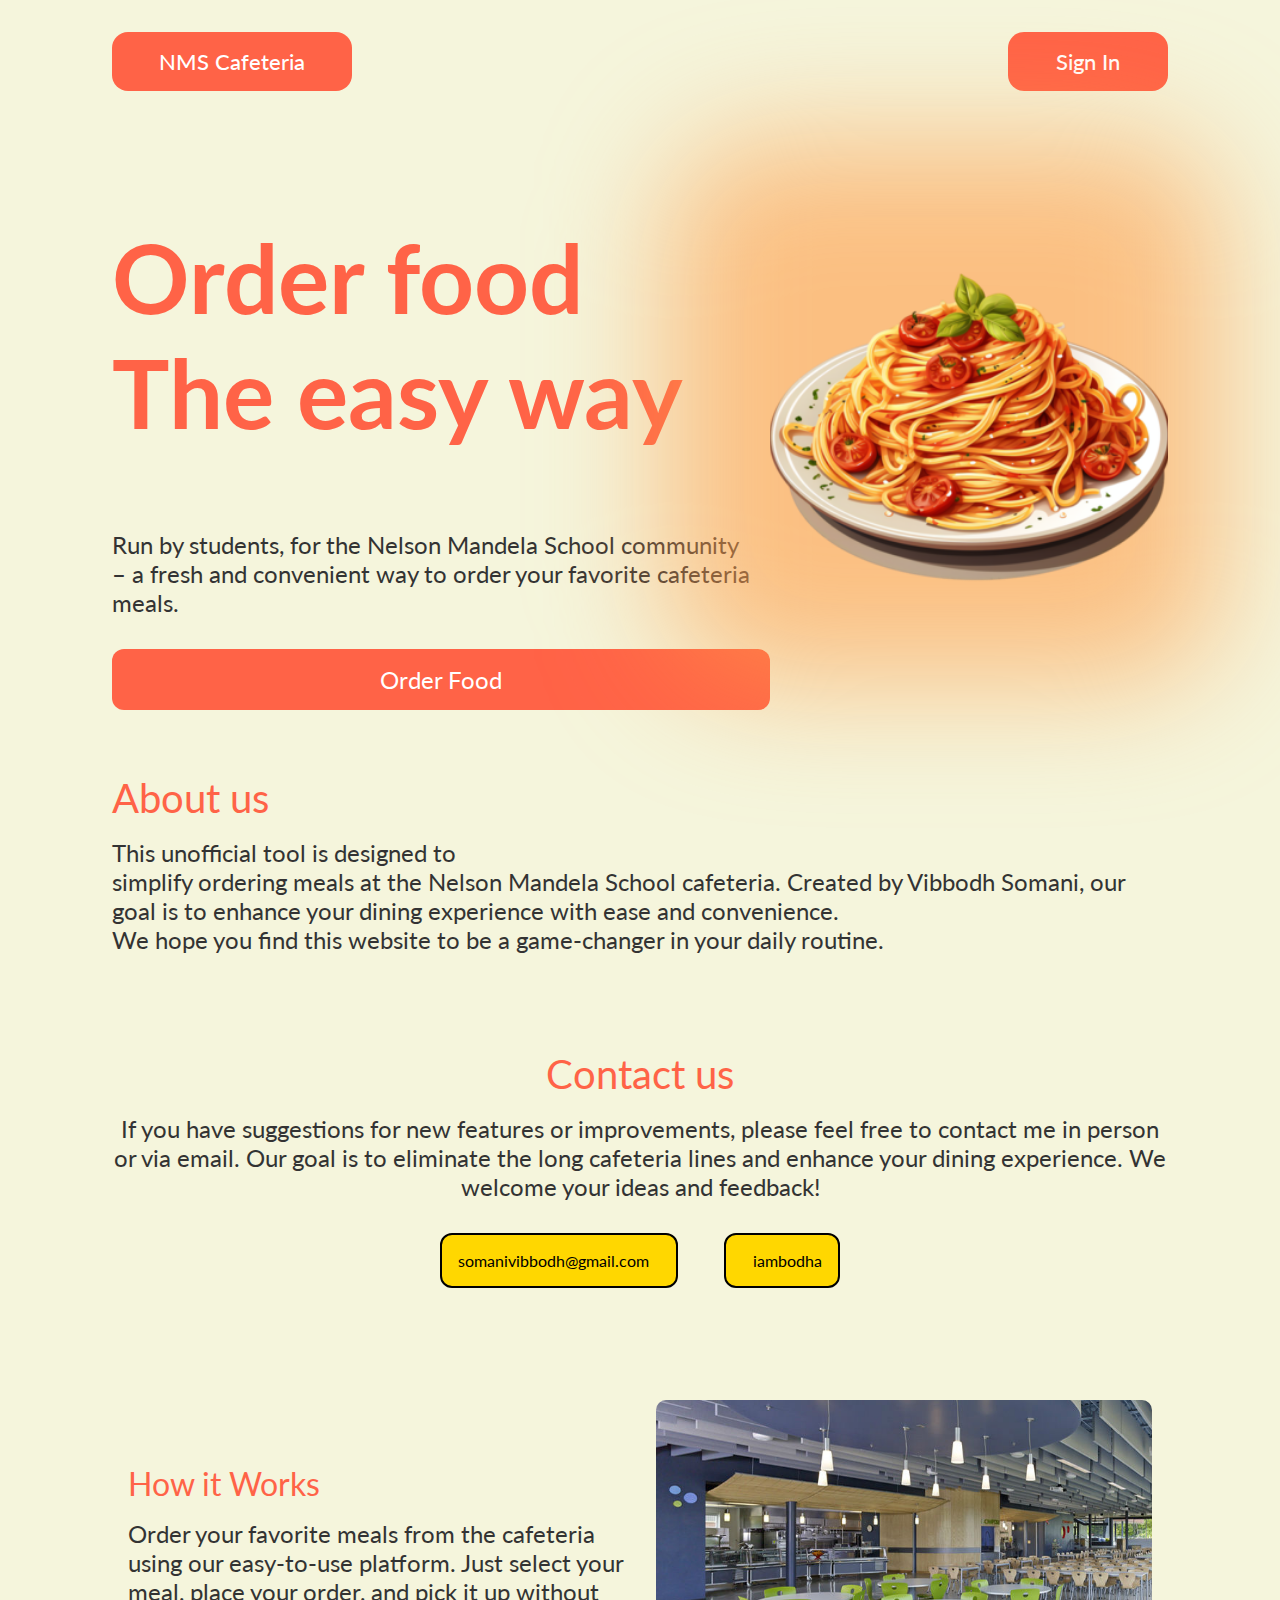
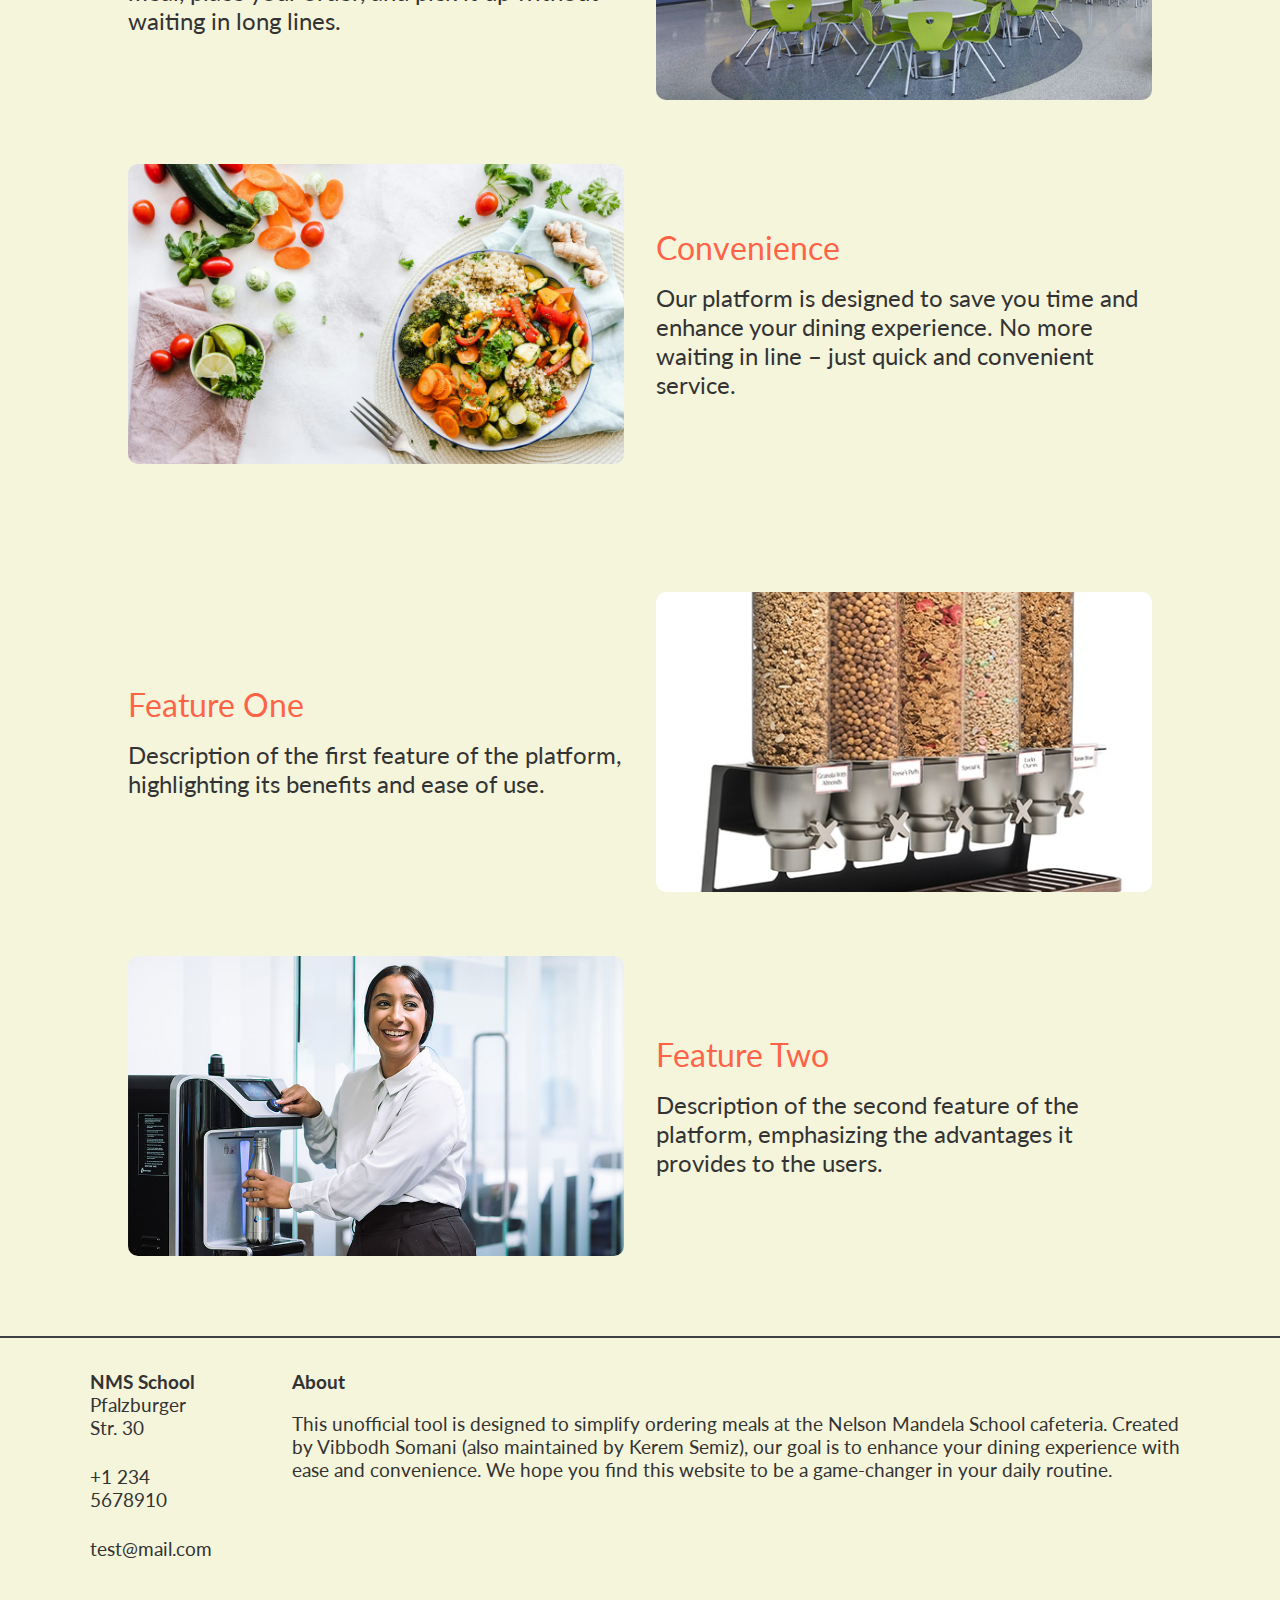
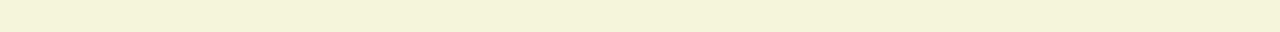
==== commit 6f01f047: "Improvements and final testing!" ====
--- a/pages/index.html
+++ b/pages/index.html
@@ -50,22 +50,21 @@
               <br> simplify ordering meals at the Nelson Mandela School cafeteria. Created by Vibbodh Somani, our goal is to enhance your dining experience with ease and convenience.
               <br> We hope you find this website to be a game-changer in your daily routine.
             </div>
+          </div>
+          <div class="contact-section">
             <div class="contact-title">Contact us</div>
             <div class="contact-description">
-              If you have suggestions for new
-              <br> features or improvements, please feel free to contact me in person or via email. Our goal is to eliminate the long cafeteria lines and enhance your dining experience. We welcome your ideas and feedback!
+              If you have suggestions for new features or improvements, please feel free to contact me in person or via email. Our goal is to eliminate the long cafeteria lines and enhance your dining experience. We welcome your ideas and feedback!
             </div>
             <div class="contact-buttons">
               <div class="email-button">
                 <div class="email-container">
                   <span class="email-text">somanivibbodh@gmail.com</span>
                 </div>
-                <div class="email-icon"></div>
+                <i id="mailIcon" class="uil uil-envelope"></i>
               </div>
               <div class="github-button">
-                <div class="github-icon">
-                  <img class="icon-image" src="../assets/vectors/icon_2_x2.svg" />
-                </div>
+                <i id="githubIcon" class="uil uil-github-alt"></i>
                 <div class="github-text">iambodha</div>
               </div>
             </div>
@@ -87,6 +86,28 @@
                   <div class="how-it-works-title">Convenience</div>
                   <div class="how-it-works-description">
                     Our platform is designed to save you time and enhance your dining experience. No more waiting in line – just quick and convenient service.
+                  </div>
+                </div>
+              </div>
+            </div>
+          </div>
+          <div class="features-section">
+            <div class="features-content">
+              <div class="features-item">
+                <div class="features-image features-image-left"></div>
+                <div class="features-text">
+                  <div class="features-title">Feature One</div>
+                  <div class="features-description">
+                    Description of the first feature of the platform, highlighting its benefits and ease of use.
+                  </div>
+                </div>
+              </div>
+              <div class="features-item">
+                <div class="features-image features-image-right"></div>
+                <div class="features-text">
+                  <div class="features-title">Feature Two</div>
+                  <div class="features-description">
+                    Description of the second feature of the platform, emphasizing the advantages it provides to the users.
                   </div>
                 </div>
               </div>
--- a/pages/style.css
+++ b/pages/style.css
@@ -119,7 +119,7 @@
 }
 
 .hero-image {
-    background: url('../assets/images/image_3.png') center / cover no-repeat;
+    background: url('../assets/images/spaghetti.png') center / cover no-repeat;
     width: 430px;
     height: 430px;
     z-index: 2;
@@ -134,20 +134,42 @@
     width: 100%;
 }
 
-.about-title,
-.contact-title {
+.about-title {
     font-family: 'Lato';
     font-size: 2.5rem;
     color: #ff6347;
     margin-bottom: 1rem;
 }
 
-.about-description,
-.contact-description {
+.about-description {
     font-family: 'Lato';
     font-size: 1.5rem;
     color: #333333;
     margin-bottom: 2rem;
+}
+
+.contact-section {
+    display: flex;
+    flex-direction: column;
+    align-items: center;
+    padding: 2rem;
+    box-sizing: border-box;
+    width: 100%;
+}
+
+.contact-title {
+    font-family: 'Lato';
+    font-size: 2.5rem;
+    color: #ff6347;
+    margin-bottom: 1rem;
+}
+
+.contact-description {
+    font-family: 'Lato';
+    font-size: 1.5rem;
+    color: #333333;
+    margin-bottom: 2rem;
+    text-align: center;
 }
 
 .contact-buttons {
@@ -172,6 +194,24 @@
     cursor: pointer;
 }
 
+.sign-in, .order-button, .email-button, .github-button {
+    transition: background-color 0.3s, transform 0.3s;
+}
+
+.sign-in:hover, .order-button:hover, .email-button:hover, .github-button:hover {
+    background-color: #ff8566;
+    transform: translateY(-2px);
+}
+
+.sign-in:focus, .order-button:focus, .email-button:focus, .github-button:focus {
+    background-color: #ff8566;
+    outline: none;
+    box-shadow: 0 0 0 3px rgba(255, 99, 71, 0.5);
+}
+
+#mailIcon:hover, #mailIcon:focus, #githubIcon:hover, #githubIcon:focus {
+    color: #ff6347;
+}
 
 .email-container {
     display: flex;
@@ -184,26 +224,16 @@
     color: #000000;
 }
 
-.email-icon {
-    background: url('../assets/images/image_1.png') center / cover no-repeat;
-    width: 46px;
-    height: 46px;
-    margin-left: 1rem;
-}
-
-.github-icon {
-    margin-right: 1rem;
-}
-
-.icon-image {
-    width: 32px;
-    height: 32px;
-}
-
-.github-text {
-    font-family: 'Lato';
-    font-size: 1rem;
-    color: #000000;
+#mailIcon {
+    font-size: 2rem;
+    color: #1E1E1E;
+    margin-left: .7rem;
+}
+
+#githubIcon {
+    font-size: 2rem;
+    color: #1E1E1E;
+    margin-right: .7rem;
 }
 
 .how-it-works-section {
@@ -261,6 +291,66 @@
 }
 
 .how-it-works-description {
+    font-family: 'Lato';
+    font-size: 1.5rem;
+    color: #333333;
+}
+
+.features-section {
+    display: flex;
+    flex-direction: column;
+    align-items: center;
+    width: 100%;
+    padding: 2rem;
+    box-sizing: border-box;
+}
+
+.features-content {
+    display: flex;
+    flex-direction: column;
+    width: 100%;
+}
+
+.features-item {
+    display: flex;
+    align-items: center;
+    width: 100%;
+    margin-bottom: 2rem;
+}
+
+.features-item:nth-child(odd) {
+    flex-direction: row-reverse;
+}
+
+.features-image-left {
+    flex: 1;
+    height: 300px;
+    background: url('../assets/images/feature1.jpg') center / cover no-repeat;
+    border-radius: 10px;
+    margin: 1rem;
+}
+
+.features-image-right {
+    flex: 1;
+    height: 300px;
+    background: url('../assets/images/feature2.jpg') center / cover no-repeat;
+    border-radius: 10px;
+    margin: 1rem;
+}
+
+.features-text {
+    flex: 1;
+    padding: 1rem;
+}
+
+.features-title {
+    font-family: 'Lato';
+    font-size: 2rem;
+    color: #ff6347;
+    margin-bottom: 1rem;
+}
+
+.features-description {
     font-family: 'Lato';
     font-size: 1.5rem;
     color: #333333;
@@ -330,12 +420,12 @@
     margin-right: 10px;
     font-size: 24px;
     text-decoration: none;
+    transition: 0.4s ease all;
 }
 
 .social-media a:hover {
     color: #ff6347;
 }
-
 
 @media (max-width: 1200px) {
     .hero-title {
@@ -349,11 +439,13 @@
         font-size: 1.25rem;
     }
 
-    .how-it-works-title {
+    .how-it-works-title,
+    .features-title {
         font-size: 1.75rem;
     }
 
-    .how-it-works-description {
+    .how-it-works-description,
+    .features-description {
         font-size: 1.25rem;
     }
 
@@ -375,21 +467,26 @@
     }
 
     .about-section,
-    .how-it-works-section {
+    .how-it-works-section,
+    .features-section {
         padding: 1rem;
     }
 
-    .how-it-works-content {
+    .how-it-works-content,
+    .features-content {
         flex-direction: column;
     }
 
-    .how-it-works-item {
+    .how-it-works-item,
+    .features-item {
         flex-direction: column;
         text-align: center;
     }
 
     .how-it-works-image-left,
-    .how-it-works-image-right {
+    .how-it-works-image-right,
+    .features-image-left,
+    .features-image-right {
         width: 80%;
         height: 200px;
         margin: 1rem auto;
@@ -415,7 +512,7 @@
         gap: 2rem;
     }
 
-    .title-holder{
+    .title-holder {
         width: 12rem;
     }
 
@@ -432,11 +529,13 @@
         text-align: center;
     }
 
-    .how-it-works-title {
+    .how-it-works-title,
+    .features-title {
         font-size: 1.5rem;
     }
 
-    .how-it-works-description {
+    .how-it-works-description,
+    .features-description {
         font-size: 1rem;
         text-align: center;
     }
@@ -477,11 +576,13 @@
         text-align: center;
     }
 
-    .how-it-works-title {
+    .how-it-works-title,
+    .features-title {
         font-size: 1.25rem;
     }
 
-    .how-it-works-description {
+    .how-it-works-description,
+    .features-description {
         font-size: 1.2rem;
         text-align: center;
     }
@@ -490,7 +591,7 @@
         padding: 1rem;
     }
 
-    .hero{
+    .hero {
         display: flex;
         flex-direction: row;
     }
@@ -515,10 +616,10 @@
         align-items: center;
         width: 100%;
         max-width: 400px;
-        margin: 0 auto; 
+        margin: 0 auto;
         margin-bottom: 2rem;
     }
-    
+
     .email-button,
     .github-button {
         width: 100%;
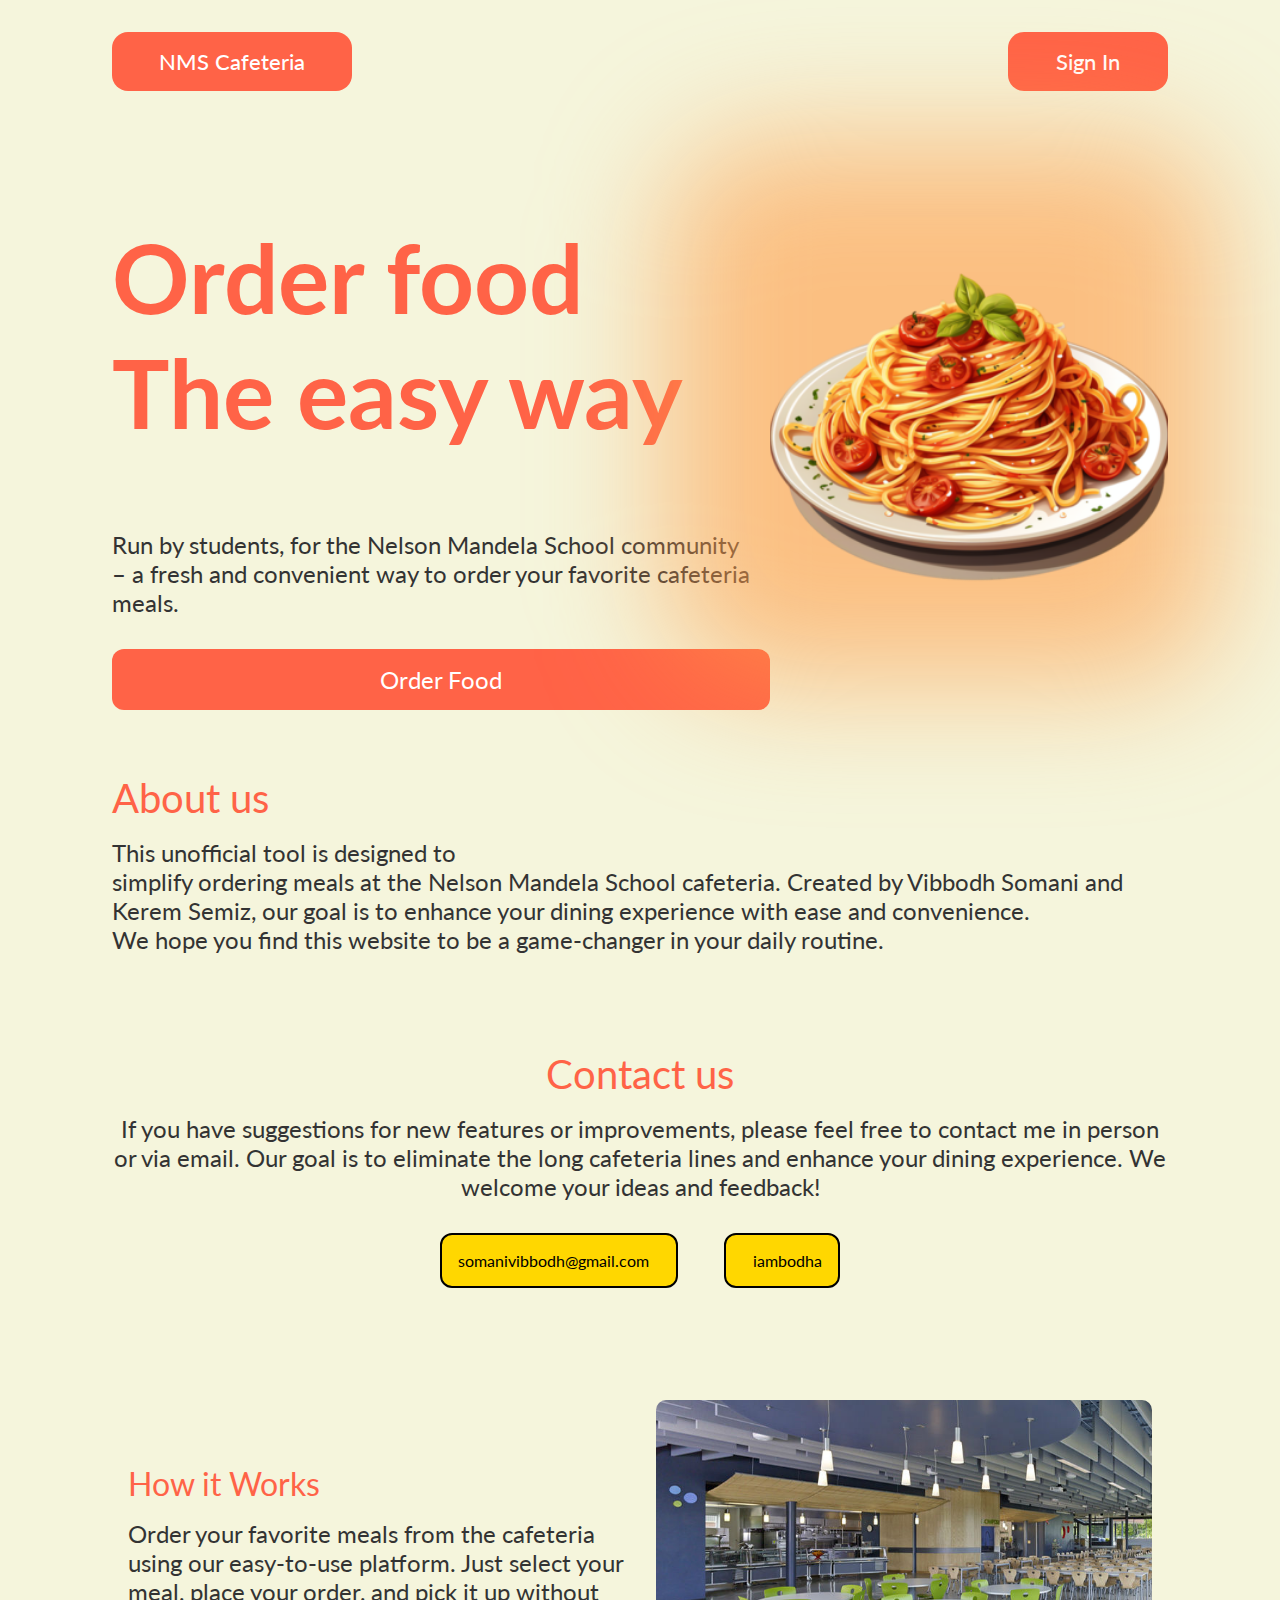
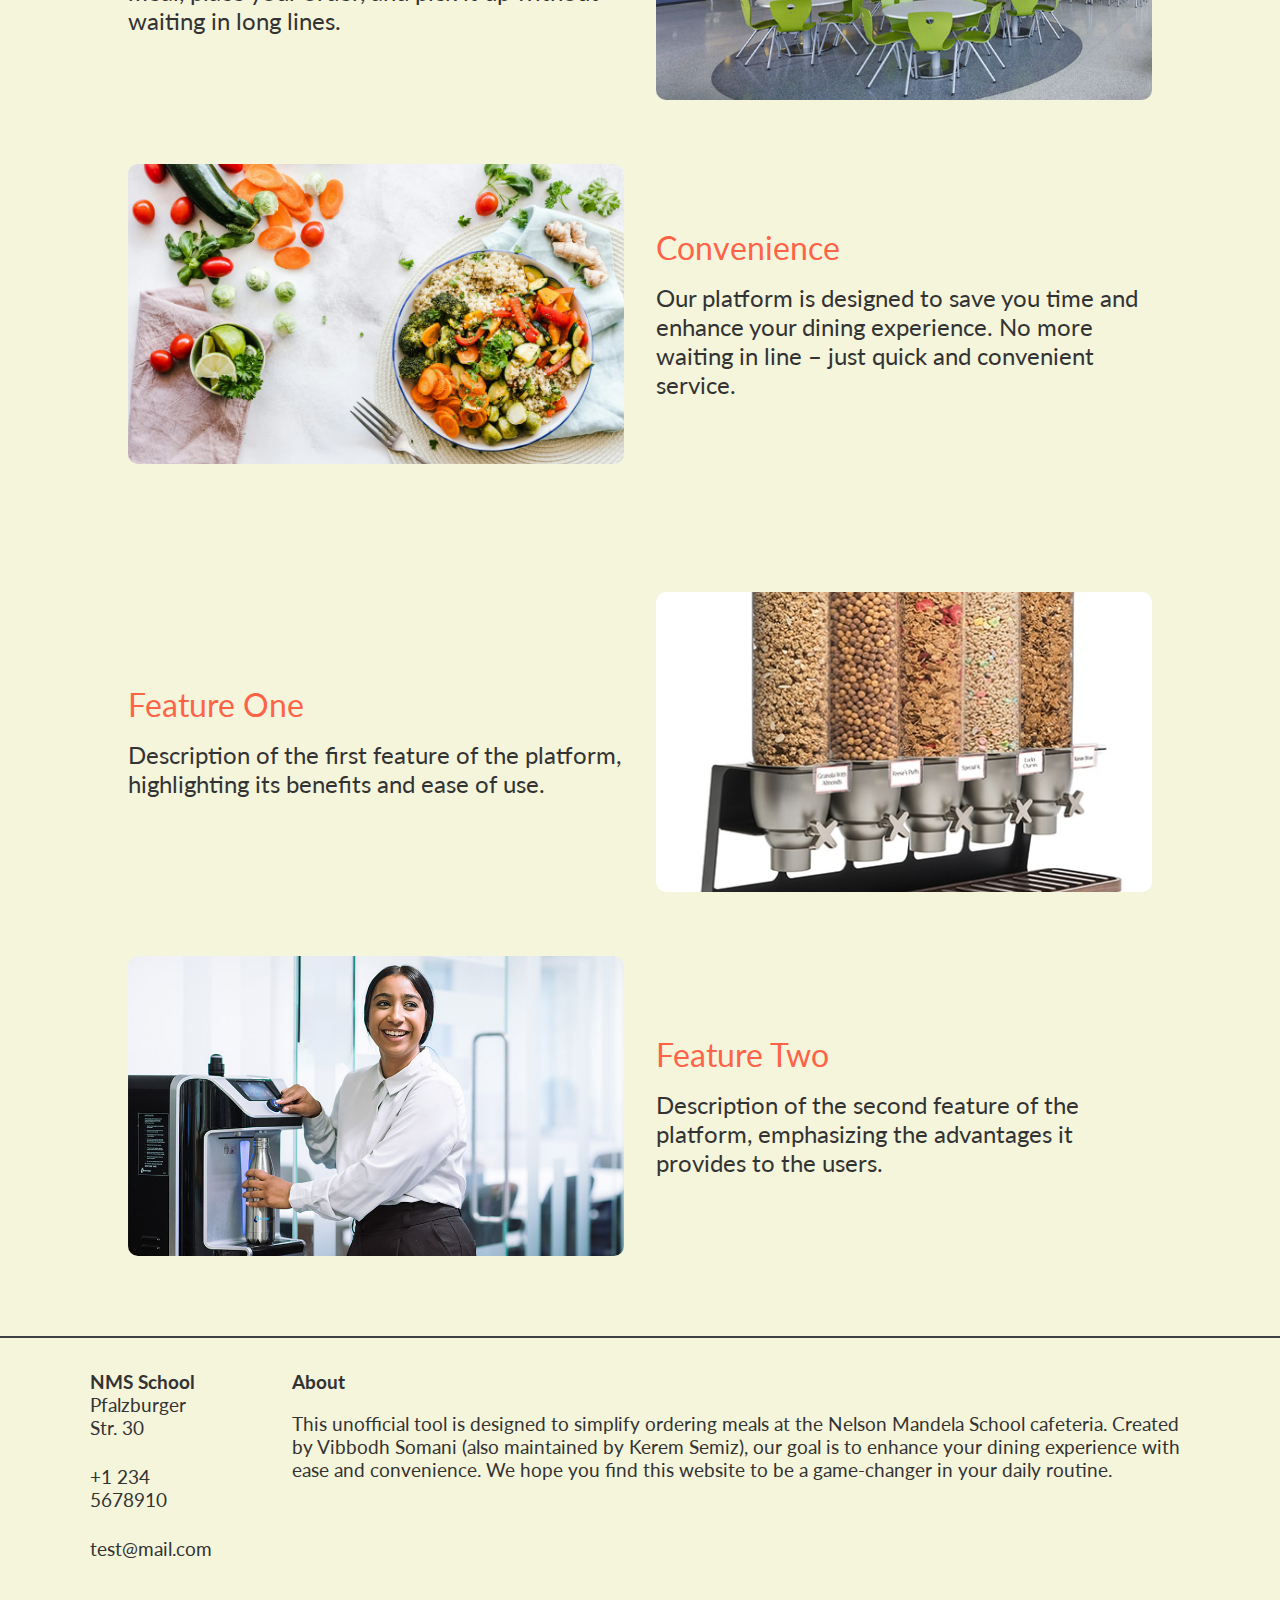
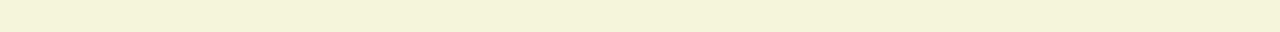
==== commit a9f05699: "Final comment for bozo." ====
--- a/pages/index.html
+++ b/pages/index.html
@@ -14,6 +14,8 @@
     <link rel="stylesheet" href="style.css" />
   </head>
   <body>
+
+  <!--dont use shitty figma converters bozo-->
     <div class="main-container">
         <div class="main-content">
           <div class="navbar">
@@ -47,7 +49,7 @@
             <div class="about-title">About us</div>
             <div class="about-description">
               This unofficial tool is designed to
-              <br> simplify ordering meals at the Nelson Mandela School cafeteria. Created by Vibbodh Somani, our goal is to enhance your dining experience with ease and convenience.
+              <br> simplify ordering meals at the Nelson Mandela School cafeteria. Created by Vibbodh Somani and Kerem Semiz, our goal is to enhance your dining experience with ease and convenience.
               <br> We hope you find this website to be a game-changer in your daily routine.
             </div>
           </div>
@@ -153,3 +155,4 @@
     </div>
   </body>
 </html>
+  <!--dont use shitty figma converters bozo-->--- a/pages/style.css
+++ b/pages/style.css
@@ -427,6 +427,9 @@
     color: #ff6347;
 }
 
+
+/* you need media queries for responsiveness bozo */
+
 @media (max-width: 1200px) {
     .hero-title {
         font-size: 2.5rem;
